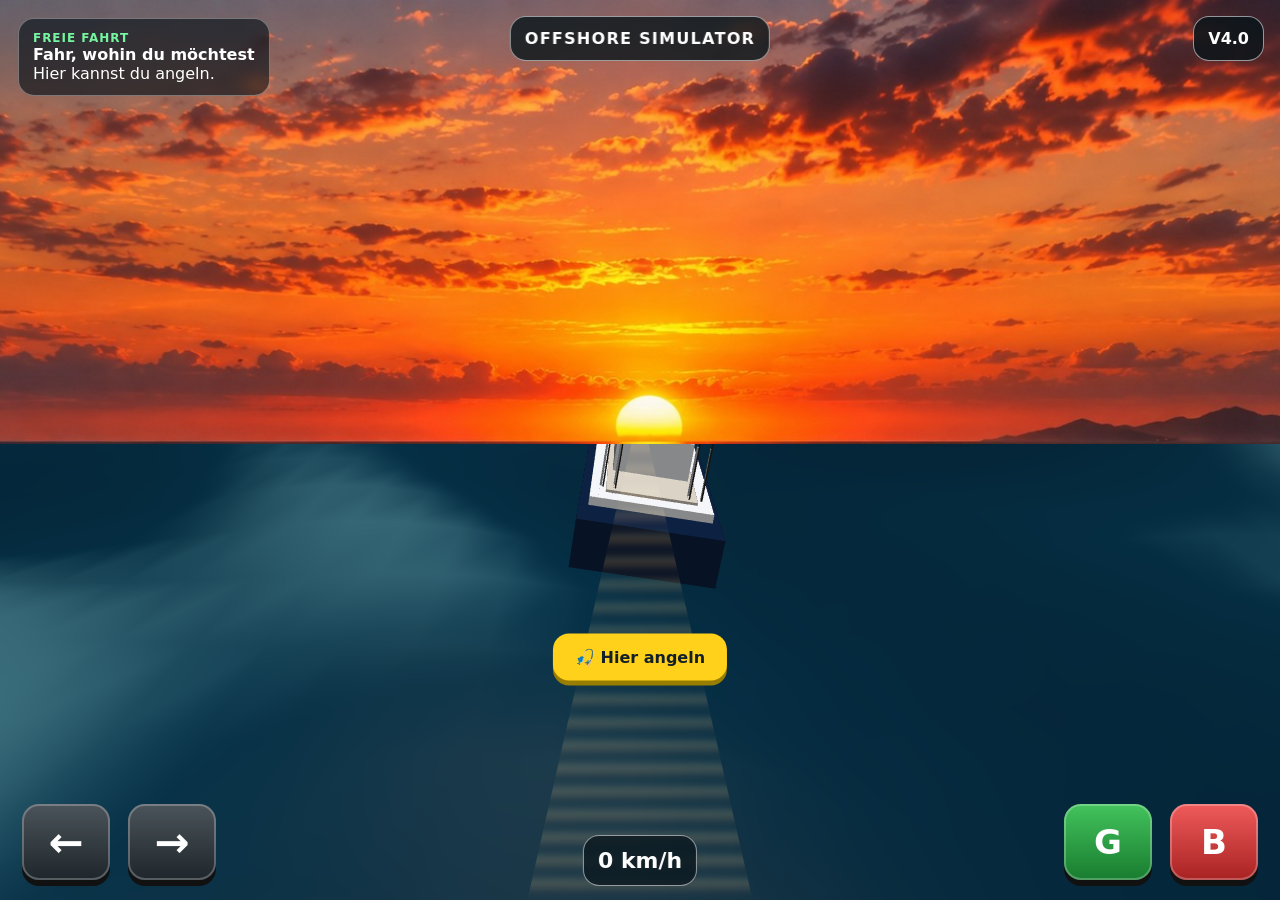
==== index.html @ 57716850 "Add files via upload" ====
<!doctype html>
<html lang="de">
<head>
<meta charset="utf-8">
<meta name="viewport" content="width=device-width,initial-scale=1,viewport-fit=cover,user-scalable=no">
<meta name="theme-color" content="#0b4f69">
<meta name="app-version" content="4.0.0">
<meta http-equiv="Cache-Control" content="no-cache, no-store, must-revalidate">
<title>Fishing Adventures V4.0</title>
<style>
*{box-sizing:border-box;-webkit-tap-highlight-color:transparent;user-select:none}html,body{margin:0;width:100%;height:100%;overflow:hidden;font-family:system-ui,-apple-system,BlinkMacSystemFont,"Segoe UI",sans-serif;background:#0b5870;color:#fff}button{font:inherit;color:inherit;border:0;touch-action:none}#app,.scene{position:absolute;inset:0;overflow:hidden}.scene{display:none}.scene.active{display:block}
#boatScene{background:linear-gradient(#66b8c8 0 8%,#177394 8% 100%)}#boatScene:before{content:"";position:absolute;inset:8% 0 0;background:repeating-linear-gradient(165deg,rgba(255,255,255,.11) 0 2px,transparent 2px 22px),repeating-linear-gradient(15deg,rgba(255,255,255,.05) 0 1px,transparent 1px 30px)}
.hud{position:absolute;z-index:10;background:rgba(5,20,25,.78);border:1px solid rgba(255,255,255,.55);border-radius:16px;padding:12px 14px;backdrop-filter:blur(6px)}#goal{left:18px;top:18px;min-width:245px}.label{font-size:12px;color:#76f5a0;font-weight:800;letter-spacing:.08em}.version{right:16px;top:16px;font-weight:800}.speed{left:50%;bottom:14px;transform:translateX(-50%);font-weight:800;font-size:22px}.zone{position:absolute;left:68%;top:45%;width:150px;height:88px;border:5px dashed #ffd11a;border-radius:50%;transform:translate(-50%,-50%);box-shadow:0 0 0 6px rgba(255,209,26,.08)}.zone:after{content:"📍";position:absolute;left:50%;top:50%;transform:translate(-50%,-58%);font-size:42px}
#boat{position:absolute;left:38%;top:67%;width:150px;height:88px;transform:translate(-50%,-50%) rotate(20deg);transform-origin:50% 50%;z-index:5;filter:drop-shadow(0 15px 11px rgba(0,0,0,.32))}.boatWrap{position:absolute;inset:0;transform:skewY(-10deg)}.hull{position:absolute;inset:8px 5px 7px;border-radius:52% 48% 42% 46%/48% 46% 54% 52%;background:linear-gradient(145deg,#f8f8f5 0 45%,#c8d0d1 46% 60%,#23343c 61% 70%,#f1f1ec 71%);clip-path:polygon(50% 0,94% 26%,100% 72%,73% 100%,23% 100%,0 68%,7% 26%)}.deck{position:absolute;left:19px;right:20px;top:17px;bottom:17px;clip-path:polygon(50% 0,91% 28%,92% 72%,70% 100%,27% 100%,8% 70%,10% 28%);background:linear-gradient(145deg,#c7a26d,#8c6944 58%,#3f4547 59% 100%);box-shadow:inset 0 0 0 3px rgba(255,255,255,.5)}.glass{position:absolute;left:42px;top:30px;width:66px;height:24px;border-radius:50% 50% 25% 25%;background:linear-gradient(145deg,rgba(174,224,235,.9),rgba(40,90,103,.9));border:3px solid #e6eeee}.seat{position:absolute;width:20px;height:22px;border-radius:6px;background:linear-gradient(#eee,#aaa);top:47px}.seat.s1{left:48px}.seat.s2{right:47px}.motor{position:absolute;left:61px;bottom:-11px;width:27px;height:31px;border-radius:8px 8px 12px 12px;background:linear-gradient(145deg,#23292d,#050708);box-shadow:inset -4px -4px rgba(255,255,255,.05)}.driver{position:absolute;left:68px;top:39px;width:15px;height:22px;border-radius:8px 8px 5px 5px;background:#132f5f;box-shadow:0 -6px 0 -2px #d7ae86}.wake{position:absolute;left:50%;top:82%;width:18px;height:0;transform:translateX(-50%);opacity:0}.moving .wake{opacity:1;height:130px;background:linear-gradient(rgba(255,255,255,.8),rgba(255,255,255,0));clip-path:polygon(35% 0,65% 0,100% 100%,0 100%);filter:blur(2px)}
.controls{position:absolute;bottom:20px;z-index:12;display:flex;gap:18px}.steer{left:22px}.pedals{right:22px}.ctrl{width:88px;height:76px;border-radius:17px;background:linear-gradient(#4b545a,#1e262b);box-shadow:0 6px 0 #111, inset 0 0 0 2px rgba(255,255,255,.25);font-size:42px;font-weight:900}.ctrl:active,.ctrl.pressed{transform:translateY(4px);box-shadow:0 2px 0 #111}.gas{background:linear-gradient(#43c35d,#187c2f);font-size:34px}.brake{background:linear-gradient(#f05b5b,#a82222);font-size:34px}#fishBtn{position:absolute;left:50%;top:73%;transform:translate(-50%,-50%);z-index:15;background:#ffd11a;color:#13202a;font-weight:900;padding:14px 22px;border-radius:16px;box-shadow:0 5px 0 #977d00}.hidden{display:none!important}
#fishingScene{background:linear-gradient(165deg,#1d819c 0 100%)}#fishingScene:before{content:"";position:absolute;inset:0;background:repeating-linear-gradient(170deg,rgba(255,255,255,.08) 0 2px,transparent 2px 28px)}.deckIso{position:absolute;left:50%;top:48%;width:min(76vw,760px);height:min(68vw,530px);transform:translate(-50%,-50%) rotate(-20deg) skewX(8deg);border-radius:48% 46% 42% 44%;clip-path:polygon(50% 0,92% 22%,100% 73%,76% 100%,20% 100%,0 70%,8% 22%);background:linear-gradient(145deg,#f5f0e8 0 8%,#42474a 8% 85%,#d6d0c5 85% 100%);box-shadow:0 30px 35px rgba(0,0,0,.35),inset 0 0 0 6px rgba(255,255,255,.7)}.deckIso:before{content:"";position:absolute;inset:13% 10% 12%;clip-path:inherit;background:repeating-linear-gradient(90deg,#555b5e 0 45px,#474c4e 45px 47px);opacity:.9}.console{position:absolute;left:38%;top:18%;width:24%;height:20%;background:#161b1e;border:5px solid #cfd6d6;border-radius:14px;transform:rotate(-2deg);z-index:3}.console:after{content:"◉  ◉  ◉";position:absolute;inset:35% 8%;font-size:18px;color:#d7e7e8}.cooler{position:absolute;right:18%;top:34%;width:16%;height:13%;background:#d7dde0;border:4px solid #9fa8ad;border-radius:8px;z-index:3}.rods{position:absolute;right:9%;top:22%;width:3px;height:44%;background:#2b2418;box-shadow:12px 0 #2b2418,24px 0 #2b2418;z-index:4}.motor2{position:absolute;left:42%;bottom:-4%;width:18%;height:23%;background:linear-gradient(145deg,#2c3337,#080b0c);border-radius:20px;z-index:3}.player{position:absolute;left:50%;top:56%;width:44px;height:72px;transform:translate(-50%,-50%);z-index:8;filter:drop-shadow(0 8px 5px rgba(0,0,0,.35))}.head{position:absolute;left:13px;top:0;width:18px;height:18px;border-radius:50%;background:#d2a47d;box-shadow:0 -5px 0 -2px #1a3f70}.body{position:absolute;left:9px;top:17px;width:27px;height:32px;border-radius:9px;background:#164a7b}.leg{position:absolute;top:46px;width:10px;height:24px;background:#b59167;border-radius:5px}.leg.l{left:10px}.leg.r{right:9px}.shoe{position:absolute;top:66px;width:13px;height:7px;background:#15191b;border-radius:5px}.shoe.l{left:7px}.shoe.r{right:6px}.joy{position:absolute;left:25px;bottom:25px;width:150px;height:150px;border-radius:50%;border:4px solid rgba(255,255,255,.75);background:rgba(0,0,0,.18);z-index:15;touch-action:none}.stick{position:absolute;left:50%;top:50%;width:58px;height:58px;border-radius:50%;transform:translate(-50%,-50%);background:linear-gradient(#fff,#ccd3d6);box-shadow:0 4px 10px rgba(0,0,0,.3)}#backBtn{position:absolute;left:22px;top:20px;z-index:16;background:rgba(7,25,31,.8);padding:13px 18px;border-radius:14px;border:1px solid #7fd8ff}.moveHint{position:absolute;right:20px;top:20px;z-index:16;background:rgba(7,25,31,.8);padding:12px 15px;border-radius:14px;max-width:230px}

.fishControls{position:absolute;right:24px;bottom:22px;z-index:18;width:170px;height:170px}.fishControls .fbtn{position:absolute;width:58px;height:58px;border-radius:14px;background:linear-gradient(#3d4a50,#172126);box-shadow:0 5px 0 #0b0f11,inset 0 0 0 2px rgba(255,255,255,.25);font-size:30px;font-weight:900}.fishControls .fbtn:active,.fishControls .fbtn.pressed{transform:translateY(3px);box-shadow:0 2px 0 #0b0f11}.fishControls .up{left:56px;top:0}.fishControls .down{left:56px;bottom:0}.fishControls .left{left:0;top:56px}.fishControls .right{right:0;top:56px}.fishLabel{position:absolute;right:26px;bottom:198px;z-index:18;background:rgba(7,25,31,.82);padding:8px 12px;border-radius:12px;font-weight:800}.rodLine{position:absolute;left:58%;top:46%;width:3px;height:180px;background:linear-gradient(#d8e2e5,#87989d);transform-origin:top center;z-index:9;pointer-events:none}.bobber{position:absolute;left:74%;top:64%;width:24px;height:24px;border-radius:50%;background:linear-gradient(#ff4b3e 0 50%,#f8f8f8 50%);border:2px solid #111;z-index:10;box-shadow:0 4px 8px rgba(0,0,0,.35)}#fishLayer{position:absolute;inset:0;z-index:6;pointer-events:none}.fishTarget{position:absolute;width:46px;height:24px;border-radius:60% 50% 50% 60%;background:#e0b43e;z-index:6;filter:drop-shadow(0 5px 4px rgba(0,0,0,.28));opacity:.9}.fishTarget:before{content:"";position:absolute;right:-13px;top:5px;border-left:15px solid #e0b43e;border-top:7px solid transparent;border-bottom:7px solid transparent}.catchHud{position:absolute;left:50%;top:16px;transform:translateX(-50%);z-index:20;background:rgba(7,25,31,.82);padding:10px 15px;border-radius:14px;font-weight:900}.catchFlash{animation:catchPop .55s ease}@keyframes catchPop{0%{transform:translateX(-50%) scale(1)}45%{transform:translateX(-50%) scale(1.28)}100%{transform:translateX(-50%) scale(1)}}
@media(max-width:700px){#goal{min-width:0;width:215px}.ctrl{width:72px;height:64px}.controls{gap:10px}.zone{width:120px;height:70px}.speed{bottom:110px}.deckIso{width:88vw;height:68vw}.joy{width:125px;height:125px}.moveHint{top:auto;bottom:210px;right:12px;max-width:170px;font-size:13px}.fishControls{right:12px;bottom:18px;transform:scale(.9);transform-origin:bottom right}.fishLabel{right:14px;bottom:185px;font-size:12px}}

/* V1.8 – isometrisches Boot */
#boat{width:176px;height:108px;perspective:500px}
#boat .boatWrap{transform:rotateX(54deg) rotateZ(-45deg) skewY(0deg);transform-origin:50% 55%}
#boat .hull{inset:5px 4px 4px;border-radius:44% 56% 42% 48%/48% 46% 54% 52%;
background:linear-gradient(135deg,#fff 0 39%,#d9e1e3 40% 54%,#263840 55% 64%,#f3f3ef 65%);
clip-path:polygon(50% 0,96% 29%,100% 69%,74% 100%,20% 96%,0 65%,8% 24%)}
#boat .deck{left:22px;right:24px;top:18px;bottom:20px;background:linear-gradient(135deg,#d2ad78,#8d6945 60%,#42494c 61% 100%)}
#boat .glass{left:51px;top:31px;width:72px;height:25px}
#boat .seat.s1{left:57px}#boat .seat.s2{right:53px}
#boat .driver{left:78px;top:38px}
#boat .motor{left:73px;bottom:-13px;width:30px;height:35px}


/* V1.9 – realistisches isometrisches Offshore-Angelboot */
#boat{width:260px;height:180px;perspective:none;filter:drop-shadow(0 18px 13px rgba(0,0,0,.38))}
#boat .realBoat{position:absolute;inset:0;width:100%;height:100%;object-fit:contain;display:block;pointer-events:none;
clip-path:polygon(3% 10%,97% 10%,97% 96%,3% 96%)}
#boat .wake{left:50%;top:78%;z-index:-1}
@media(max-width:700px){#boat{width:205px;height:142px}}


/* V2.0 – realistischere Wasseroberfläche */
#boatScene{
  background:
    radial-gradient(ellipse at 22% 28%,rgba(123,216,235,.18),transparent 28%),
    radial-gradient(ellipse at 75% 62%,rgba(2,45,73,.28),transparent 36%),
    linear-gradient(165deg,#1683a4 0%,#075b7d 48%,#064665 100%);
}
#boatScene:before{
  content:"";position:absolute;inset:-12%;opacity:.62;pointer-events:none;
  background:
    repeating-radial-gradient(ellipse at 20% 30%,rgba(255,255,255,.20) 0 1px,transparent 2px 17px),
    repeating-linear-gradient(168deg,transparent 0 16px,rgba(190,238,247,.13) 17px 19px,transparent 20px 39px);
  background-size:150px 62px,220px 78px;
  animation:waterDrift 7s linear infinite;
  filter:blur(.25px);
}
#boatScene:after{
  content:"";position:absolute;inset:-10%;pointer-events:none;opacity:.45;
  background:
    repeating-linear-gradient(12deg,transparent 0 28px,rgba(255,255,255,.18) 29px 31px,transparent 32px 66px),
    radial-gradient(ellipse at center,rgba(255,255,255,.10),transparent 62%);
  background-size:280px 96px,100% 100%;
  animation:waterCross 11s linear infinite;
  mix-blend-mode:screen;
}
@keyframes waterDrift{from{background-position:0 0,0 0}to{background-position:150px 62px,-220px 78px}}
@keyframes waterCross{from{background-position:0 0,0 0}to{background-position:-280px 96px,0 0}}
.waveFoam{position:absolute;inset:8% 0 0;z-index:2;pointer-events:none;overflow:hidden;opacity:.7}
.waveFoam i{position:absolute;width:110px;height:16px;border-top:2px solid rgba(235,250,255,.65);border-radius:50%;filter:blur(.2px);animation:crest 5.5s ease-in-out infinite}
.waveFoam i:nth-child(1){left:8%;top:23%;animation-delay:-1s}
.waveFoam i:nth-child(2){left:28%;top:48%;width:155px;animation-delay:-3.1s}
.waveFoam i:nth-child(3){left:61%;top:20%;width:135px;animation-delay:-2s}
.waveFoam i:nth-child(4){left:78%;top:67%;width:175px;animation-delay:-4.4s}
.waveFoam i:nth-child(5){left:45%;top:76%;width:95px;animation-delay:-.5s}
@keyframes crest{0%,100%{transform:translate(0,0) scaleX(.85);opacity:.18}50%{transform:translate(24px,7px) scaleX(1.15);opacity:.85}}
#boat{z-index:6}
#boat .wake{width:32px}
.moving .wake{
  opacity:.95;height:165px;
  background:
    linear-gradient(to bottom,rgba(255,255,255,.95),rgba(224,248,255,.55) 34%,rgba(255,255,255,0) 100%);
  clip-path:polygon(38% 0,62% 0,100% 100%,0 100%);
  filter:blur(2px) drop-shadow(0 0 5px rgba(255,255,255,.55));
}
@media (prefers-reduced-motion:reduce){
  #boatScene:before,#boatScene:after,.waveFoam i{animation:none}
}


/* V2.1 – fotorealistische Simulatoransicht nach Referenzbild */
#boatScene{
  background:#082f45 !important;
}
#boatScene:before,#boatScene:after,.waveFoam{display:none!important}
#boat{opacity:0;pointer-events:none}
#goal{background:rgba(4,16,23,.62);border-color:rgba(255,255,255,.35)}
.speed{background:rgba(4,16,23,.68)}
.controls{z-index:30}
#fishBtn{z-index:31}
#boatScene .version{z-index:32}


#boatScene{overflow:hidden;background:#082f45!important}
.simWorld{position:absolute;inset:-7%;z-index:0;overflow:hidden;transform-origin:center;will-change:transform}
.simOceanPhoto{position:absolute;inset:-4%;width:108%;height:108%;object-fit:cover;will-change:transform}
.simWave{position:absolute;inset:-20%;pointer-events:none;mix-blend-mode:screen;background:repeating-linear-gradient(170deg,transparent 0 22px,rgba(255,255,255,.20) 24px 26px,transparent 28px 58px);background-size:260px 94px;opacity:.28;filter:blur(.7px);animation:oceanMove 4.6s linear infinite}
.simWave.w2{opacity:.16;transform:rotate(8deg) scale(1.1);animation-duration:7.4s;animation-direction:reverse}
.simSpray{position:absolute;left:27%;bottom:4%;width:46%;height:27%;opacity:0;pointer-events:none;background:radial-gradient(ellipse at 50% 100%,rgba(255,255,255,.9),rgba(218,245,255,.38) 38%,transparent 72%);filter:blur(5px);transition:opacity .2s}
#boatScene.movingSea .simSpray{opacity:.82}
@keyframes oceanMove{from{background-position:0 0}to{background-position:260px 94px}}
#boatScene:before,#boatScene:after,#boatScene .waveFoam{display:none!important}
#boat{display:none!important}
#boatScene>.hud,#boatScene>.controls,#boatScene>#fishBtn,#boatScene>.version,#boatScene>.speed{z-index:30}
@media(prefers-reduced-motion:reduce){.simWave{animation:none}}


/* V2.3: separates Boot, acht Fahrtrichtungen, bewegtes Wasser */
#boatScene{overflow:hidden;background:radial-gradient(ellipse at 78% 10%,rgba(255,234,187,.32),transparent 27%),linear-gradient(180deg,#79b2c8 0 17%,#176f91 18%,#074b6d 58%,#033653 100%)!important}
.simWorld,.simOceanPhoto,.simWave,.simSpray,#boatScene>.waveFoam{display:none!important}
.oceanWorld{position:absolute;inset:17% -18% -25%;z-index:1;overflow:hidden;perspective:720px}
.oceanTexture{position:absolute;inset:-42%;transform:rotateX(55deg) scale(1.55);transform-origin:center top;background:repeating-radial-gradient(ellipse at 22% 31%,rgba(239,252,255,.42) 0 1px,transparent 2px 19px),repeating-linear-gradient(169deg,transparent 0 17px,rgba(201,242,250,.28) 18px 21px,transparent 22px 48px),linear-gradient(155deg,#1683a4,#075a7a 52%,#033b5c);background-size:165px 66px,245px 90px,100% 100%;animation:oceanV23 5.4s linear infinite}
.oceanTexture:after{content:"";position:absolute;inset:0;background:repeating-linear-gradient(11deg,transparent 0 34px,rgba(255,255,255,.18) 35px 38px,transparent 39px 76px);background-size:315px 108px;animation:oceanCrossV23 8.2s linear infinite}
@keyframes oceanV23{to{background-position:165px 66px,-245px 90px,0 0}}@keyframes oceanCrossV23{to{background-position:-315px 108px}}
#boat{display:none!important}.playBoat{position:absolute;left:50%;top:57%;width:clamp(155px,19vw,285px);aspect-ratio:1;z-index:12;filter:drop-shadow(0 14px 9px rgba(0,0,0,.42));will-change:transform}.playBoat img{width:100%;height:100%;object-fit:contain;display:block;pointer-events:none}
.boatWake{position:absolute;left:50%;top:62%;width:50px;height:0;z-index:10;transform:translateX(-50%);opacity:0;background:linear-gradient(to bottom,rgba(255,255,255,.95),rgba(218,246,255,.52) 38%,transparent);clip-path:polygon(38% 0,62% 0,100% 100%,0 100%);filter:blur(2px);transition:.15s}#boatScene.movingBoat .boatWake{height:205px;opacity:.9}
#boatScene>.hud,#boatScene>.controls,#boatScene>#fishBtn,#boatScene>.version,#boatScene>.speed{z-index:30}


/* V3.1 – animierte realistischere Meeresoberfläche */
.oceanWorld{position:absolute!important;inset:16% -12% -20%!important;overflow:hidden!important;perspective:850px!important;background:linear-gradient(180deg,#18799a,#075b7b 45%,#033e5d)!important}
.oceanTexture{position:absolute!important;inset:-35%!important;transform:rotateX(56deg) scale(1.6)!important;transform-origin:center top!important;background:radial-gradient(ellipse at 30% 40%,rgba(255,255,255,.30) 0 1px,transparent 2px 24px),repeating-linear-gradient(166deg,transparent 0 22px,rgba(218,249,255,.38) 24px 27px,transparent 29px 58px),repeating-linear-gradient(14deg,transparent 0 39px,rgba(115,204,226,.28) 41px 44px,transparent 46px 86px),linear-gradient(155deg,#1883a5,#075675 55%,#033a58)!important;background-size:190px 78px,300px 112px,380px 145px,100% 100%!important;animation:seaPrimary 4.8s linear infinite!important;filter:saturate(1.18) contrast(1.08)!important}
.oceanTexture:before,.oceanTexture:after{content:"";position:absolute;inset:-12%;pointer-events:none}
.oceanTexture:before{background:repeating-radial-gradient(ellipse at 50% 50%,transparent 0 29px,rgba(244,253,255,.25) 31px 33px,transparent 35px 68px);background-size:260px 105px;animation:seaCross 7.3s linear infinite;opacity:.75}
.oceanTexture:after{background:repeating-linear-gradient(174deg,transparent 0 48px,rgba(255,255,255,.46) 49px 51px,transparent 53px 105px);background-size:420px 170px;animation:seaFoam 9.2s linear infinite;opacity:.48;filter:blur(.55px)}
@keyframes seaPrimary{to{background-position:190px 78px,-300px 112px,380px -145px,0 0}}
@keyframes seaCross{to{background-position:-260px 105px}}
@keyframes seaFoam{to{background-position:420px 170px}}
#boatScene.movingBoat .oceanTexture{animation-duration:2.9s!important}


/* V3.2 – sichtbar bewegte Wellen; Animation unabhängig vom Fahr-JavaScript */
.waveLayer{position:absolute;inset:-25%;pointer-events:none;transform-origin:center;will-change:transform;z-index:2}
.waveA{
 background:repeating-radial-gradient(ellipse 150px 34px at 50% 50%,transparent 0 60%,rgba(232,250,255,.72) 62% 64%,rgba(255,255,255,.18) 66%,transparent 69% 100%);
 background-size:300px 105px;opacity:.72;filter:blur(.25px);
 animation:waveDriftA 4.2s linear infinite;
}
.waveB{
 background:repeating-radial-gradient(ellipse 115px 26px at 50% 50%,transparent 0 61%,rgba(177,229,242,.55) 63% 66%,transparent 69% 100%);
 background-size:245px 82px;opacity:.65;
 animation:waveDriftB 6.4s linear infinite;
}
.waveC{
 background:repeating-linear-gradient(168deg,transparent 0 48px,rgba(255,255,255,.34) 50px 52px,transparent 54px 112px);
 background-size:430px 180px;opacity:.48;filter:blur(.45px);
 animation:waveDriftC 8.6s linear infinite;
}
@keyframes waveDriftA{0%{transform:translate3d(-120px,-55px,0) skewY(-2deg)}100%{transform:translate3d(180px,50px,0) skewY(-2deg)}}
@keyframes waveDriftB{0%{transform:translate3d(130px,-35px,0) scale(1.04)}100%{transform:translate3d(-150px,70px,0) scale(1.04)}}
@keyframes waveDriftC{0%{transform:translate3d(-160px,-20px,0)}100%{transform:translate3d(170px,90px,0)}}
#boatScene.movingBoat .waveA{animation-duration:2.2s}
#boatScene.movingBoat .waveB{animation-duration:3.3s}
#boatScene.movingBoat .waveC{animation-duration:4.4s}


/* V3.3 – ruhige, zusammenhängende Offshore-Wellen statt Musterteppich */
.waveLayer{display:none!important}
.oceanWorld{
  background:linear-gradient(180deg,#147493 0%,#075574 48%,#033d5c 100%)!important;
}
.oceanTexture{
  inset:-28%!important;
  background:
    repeating-radial-gradient(ellipse 210px 38px at 50% 50%,
      transparent 0 67%,rgba(212,242,249,.28) 69% 70.5%,transparent 72% 100%),
    linear-gradient(160deg,#1681a1 0%,#08617f 48%,#034461 100%)!important;
  background-size:420px 128px,100% 100%!important;
  animation:oceanSwellBase 9s linear infinite!important;
  filter:saturate(1.08) contrast(1.04)!important;
}
.oceanTexture:before,.oceanTexture:after{display:none!important}
.swell{position:absolute;left:-20%;width:140%;height:28%;z-index:2;pointer-events:none;opacity:.72;
 background:radial-gradient(ellipse at 50% 88%,transparent 0 57%,rgba(224,248,252,.48) 59%,rgba(255,255,255,.18) 60.5%,transparent 63%);
 filter:blur(.35px);will-change:transform}
.swellFar{top:20%;transform:scale(.72);animation:swellFar 7.6s ease-in-out infinite}
.swellNear{top:55%;height:36%;opacity:.62;animation:swellNear 6.2s ease-in-out infinite}
.sunGlint{position:absolute;z-index:3;pointer-events:none;right:-4%;top:2%;width:42%;height:78%;
 background:radial-gradient(ellipse at 72% 15%,rgba(255,247,211,.28),rgba(255,255,255,.09) 28%,transparent 67%);
 animation:glint 5.8s ease-in-out infinite}
@keyframes oceanSwellBase{0%{background-position:0 0,0 0}100%{background-position:420px 128px,0 0}}
@keyframes swellFar{0%,100%{transform:translate3d(-2%,0,0) scale(.72,.88)}50%{transform:translate3d(2%,12px,0) scale(.74,1.03)}}
@keyframes swellNear{0%,100%{transform:translate3d(1%,10px,0) scale(1,1)}50%{transform:translate3d(-2%,-10px,0) scale(1.02,1.08)}}
@keyframes glint{0%,100%{opacity:.55;transform:translateX(0)}50%{opacity:.82;transform:translateX(-2%)}}
#boatScene.movingBoat .oceanTexture{animation-duration:6.4s!important}
#boatScene.movingBoat .swellFar{animation-duration:6.1s}
#boatScene.movingBoat .swellNear{animation-duration:4.9s}


/* V3.4 – echtes WebGL-Meer mit animierter Gerstner-artiger Geometrie */
.oceanWorld,.oceanTexture,.swell,.sunGlint,.waveLayer{display:none!important}
#webglOcean{position:absolute;inset:0;width:100%;height:100%;z-index:1;display:block;background:linear-gradient(#75b9d0 0 17%,#0b5d7e 17% 100%)}
.horizonGlow{position:absolute;left:0;right:0;top:14%;height:16%;z-index:2;pointer-events:none;background:linear-gradient(180deg,rgba(255,255,255,.12),transparent 70%)}
.playBoat{z-index:12!important}.boatWake{z-index:10!important}


/* V3.5 3D scene */
#boat,.playBoat,.boatWake,.simWorld,.waveFoam,.realBoat{display:none!important}
#webglOcean{position:absolute;inset:0;width:100%;height:100%;display:block;z-index:1;background:linear-gradient(#78bdd4 0 16%,#4ea0bf 16% 22%,#0b5475 22% 100%)}
.horizonGlow{position:absolute;left:0;right:0;top:12%;height:12%;background:linear-gradient(180deg,rgba(255,255,255,.18),rgba(255,255,255,0));pointer-events:none;z-index:2}
#boatScene:before{display:none!important}.hud,.controls,#fishBtn{z-index:20}.speed{z-index:21}

/* V3.6 – sichtbarer Horizont */
.horizonGlow{top:10%!important;height:18%!important;background:linear-gradient(180deg,rgba(255,255,255,.16),rgba(255,255,255,.05) 36%,rgba(255,255,255,0) 100%)!important}
.horizonMist{position:absolute;left:0;right:0;top:18.2%;height:7.4%;background:linear-gradient(180deg,rgba(202,235,245,.34),rgba(137,204,222,.22) 34%,rgba(39,119,154,.12) 68%,rgba(0,0,0,0));pointer-events:none;z-index:3}
.horizonLine{position:absolute;left:0;right:0;top:21.1%;height:3px;background:linear-gradient(90deg,rgba(255,255,255,.08),rgba(255,255,255,.52) 20%,rgba(255,255,255,.85) 50%,rgba(255,255,255,.52) 80%,rgba(255,255,255,.08));box-shadow:0 0 14px rgba(255,255,255,.24);pointer-events:none;z-index:4}


/* V3.7 – Sunset offshore atmosphere */
#boatScene{background:#c96c55!important}
.sunsetSky{position:absolute;inset:0 0 58% 0;z-index:0;overflow:hidden;
 background:
 radial-gradient(ellipse at 50% 94%,rgba(255,207,84,.95) 0 3%,rgba(255,128,38,.72) 14%,rgba(231,91,59,.34) 31%,transparent 53%),
 linear-gradient(180deg,#72506c 0%,#a45b67 27%,#dc765b 58%,#f59a55 82%,#ffbd63 100%)}
.sunDisc{position:absolute;left:50%;bottom:-3px;width:76px;height:76px;transform:translateX(-50%);border-radius:50%;
 background:#fff3a1;box-shadow:0 0 22px #ffd86a,0 0 65px rgba(255,151,49,.9),0 0 130px rgba(255,105,36,.48)}
.cloud{position:absolute;height:18px;border-radius:50%;background:rgba(83,55,72,.40);filter:blur(1.2px);box-shadow:35px 2px 0 rgba(91,56,72,.34),72px -5px 0 rgba(82,52,70,.30),112px 3px 0 rgba(88,55,70,.32)}
.cloud1{left:8%;top:43%;width:105px;transform:scale(1.45)}
.cloud2{right:13%;top:34%;width:125px;transform:scale(1.25)}
.cloud3{left:63%;top:57%;width:90px;opacity:.55;transform:scale(.9)}
#webglOcean{z-index:1!important;background:transparent!important}
.horizonGlow{top:39.5%!important;height:10%!important;z-index:3!important;background:linear-gradient(180deg,rgba(255,190,105,.34),rgba(255,135,61,.10) 30%,transparent 100%)!important}
.horizonMist{top:41.2%!important;height:5%!important;z-index:4!important;background:linear-gradient(180deg,rgba(255,188,119,.32),rgba(117,118,134,.12),transparent)!important}
.horizonLine{display:none!important}
.sunPath{position:absolute;left:42%;top:42%;width:16%;height:58%;z-index:5;pointer-events:none;opacity:.55;
 background:linear-gradient(180deg,rgba(255,213,112,.62),rgba(255,161,52,.28) 30%,rgba(255,138,42,.09) 70%,transparent);
 clip-path:polygon(42% 0,58% 0,83% 100%,17% 100%);filter:blur(10px);mix-blend-mode:screen}


/* V3.8 – echter, klarer Meereshorizont */
.sunsetSky{inset:0!important;z-index:0!important;
 background:
 radial-gradient(ellipse at 50% 41%,rgba(255,211,89,.98) 0 2.2%,rgba(255,135,38,.72) 8%,rgba(224,79,57,.30) 22%,transparent 43%),
 linear-gradient(180deg,#6b536d 0%,#9d5b68 20%,#d26d5d 31%,#f18b51 38%,#ffae58 43%,#ef8751 48%,#5f7082 53%,#183a52 100%)!important}
.sunDisc{bottom:auto!important;top:calc(41% - 36px)!important;width:72px!important;height:72px!important;z-index:1}
.cloud1{top:18%!important}.cloud2{top:23%!important}.cloud3{top:31%!important}
#webglOcean{z-index:2!important;background:transparent!important}
.horizonGlow,.horizonMist,.horizonLine{display:none!important}
.trueHorizon{position:absolute;left:0;right:0;top:41%;height:2px;z-index:4;pointer-events:none;
 background:linear-gradient(90deg,rgba(255,157,77,.16),rgba(255,201,119,.68) 25%,rgba(255,230,157,.95) 50%,rgba(255,201,119,.68) 75%,rgba(255,157,77,.16));
 box-shadow:0 -5px 18px rgba(255,133,59,.25),0 3px 12px rgba(255,203,125,.18)}
.sunPath{left:43%!important;top:41%!important;width:14%!important;height:59%!important;z-index:5!important;opacity:.42!important;
 background:linear-gradient(180deg,rgba(255,221,126,.76),rgba(255,153,48,.30) 28%,rgba(255,118,32,.08) 72%,transparent)!important;
 clip-path:polygon(45% 0,55% 0,88% 100%,12% 100%)!important;filter:blur(8px)!important}


/* V4.0 – fotorealistischer Sonnenuntergang + echtes 3D-Meer */
.sunsetSky,.sunDisc,.cloud,.trueHorizon,.horizonGlow,.horizonMist,.horizonLine{display:none!important}
.photoSunset{
  position:absolute;inset:0;z-index:0;pointer-events:none;
  background-image:url('sunset_horizon.jpg?v=4.0.0');
  background-size:cover;
  background-position:center center;
  background-repeat:no-repeat;
}
#webglOcean{
  position:absolute!important;inset:0!important;width:100%!important;height:100%!important;
  z-index:2!important;background:transparent!important;
  clip-path:inset(49.35% 0 0 0);
  -webkit-clip-path:inset(49.35% 0 0 0);
}
.sunPath{
  display:block!important;left:39%!important;top:49.2%!important;width:22%!important;height:50.8%!important;
  z-index:5!important;opacity:.55!important;pointer-events:none;
  background:
    repeating-linear-gradient(180deg,
      rgba(255,218,115,.62) 0 3px,
      rgba(255,144,31,.20) 5px 10px,
      transparent 13px 23px)!important;
  clip-path:polygon(47% 0,53% 0,90% 100%,10% 100%)!important;
  -webkit-clip-path:polygon(47% 0,53% 0,90% 100%,10% 100%)!important;
  filter:blur(4px)!important;
  mix-blend-mode:screen;
}

</style>
</head>
<body>
<div id="app">
<section id="boatScene" class="scene active"><div class="photoSunset" aria-hidden="true"></div><canvas id="webglOcean" aria-hidden="true"></canvas><div class="sunPath" aria-hidden="true"></div><div class="boatWake"></div><div class="playBoat" id="playBoat"><img id="playBoatImg" src="boat_n.png?v=4.0.0" alt="Offshore-Angelboot"></div>
  <div class="simWorld" id="simWorld" aria-hidden="true">
    <img class="simOceanPhoto" id="simOceanPhoto" src="simulator_ocean_v22.jpg?v=4.0.0" alt="">
    <div class="simWave"></div><div class="simWave w2"></div><div class="simSpray"></div>
  </div>
  <div class="hud" style="left:50%;top:16px;transform:translateX(-50%);font-weight:800;letter-spacing:.08em">OFFSHORE SIMULATOR</div>
  <div class="waveFoam" aria-hidden="true"><i></i><i></i><i></i><i></i><i></i></div>
  <div id="goal" class="hud"><div class="label">FREIE FAHRT</div><strong>Fahr, wohin du möchtest</strong><div id="goalText">Zum Angeln anhalten.</div></div>
  <div class="hud version">V4.0</div>
  <div id="boat"><div class="wake"></div><img class="realBoat" src="offshore_boat_v20.png?v=4.0.0" alt="Isometrisches Offshore-Angelboot"></div>
  <div class="controls steer"><button id="leftBtn" class="ctrl">←</button><button id="rightBtn" class="ctrl">→</button></div>
  <div class="controls pedals"><button id="gasBtn" class="ctrl gas">G</button><button id="brakeBtn" class="ctrl brake">B</button></div>
  <div class="hud speed"><span id="speedValue">0</span> km/h</div>
  <button id="fishBtn" class="hidden">🎣 Hier angeln</button>
</section>
<section id="fishingScene" class="scene">
  <div class="hud version">V4.0</div>
  <div class="deckIso"><div class="console"></div><div class="cooler"></div><div class="rods"></div><div class="motor2"></div></div>
  <div id="player" class="player"><div class="head"></div><div class="body"></div><div class="leg l"></div><div class="leg r"></div><div class="shoe l"></div><div class="shoe r"></div></div>
  <div id="joystick" class="joy"><div id="stick" class="stick"></div></div>
  <div id="rodLine" class="rodLine"></div><div id="bobber" class="bobber"></div><div id="fishLayer"></div>
  <div id="catchHud" class="catchHud">🎣 Fische: <span id="catchCount">0</span> · Neuer Fisch in <span id="fishCountdown">20</span>s</div>
  <div class="fishLabel">ANGEL STEUERN</div>
  <div class="fishControls" aria-label="Angelsteuerung">
    <button id="rodUp" class="fbtn up" aria-label="Angel hoch">▲</button>
    <button id="rodDown" class="fbtn down" aria-label="Angel runter">▼</button>
    <button id="rodLeft" class="fbtn left" aria-label="Angel links">◀</button>
    <button id="rodRight" class="fbtn right" aria-label="Angel rechts">▶</button>
  </div>
  <button id="backBtn">⛵ Zur Bootfahrt</button><div class="moveHint"><strong>BEWEGUNG</strong><br>Links: Mensch bewegen.<br>Rechts: Angel steuern.</div>
</section>
</div>
<script>

(()=>{'use strict';
const q=id=>document.getElementById(id);
const boatScene=q('boatScene'), fishingScene=q('fishingScene');
const speedValue=q('speedValue'), goalText=q('goalText'), fishBtn=q('fishBtn');
const leftBtn=q('leftBtn'), rightBtn=q('rightBtn'), gasBtn=q('gasBtn'), brakeBtn=q('brakeBtn');
const held={left:false,right:false,gas:false,brake:false};
const boatState={x:0,z:8,yaw:0,speed:0};
function hold(el,key){const on=e=>{e.preventDefault();held[key]=true;el.classList.add('pressed');try{el.setPointerCapture(e.pointerId)}catch(_){}};const off=e=>{e.preventDefault();held[key]=false;el.classList.remove('pressed')};el.addEventListener('pointerdown',on);['pointerup','pointercancel','lostpointercapture'].forEach(n=>el.addEventListener(n,off));}
hold(leftBtn,'left');hold(rightBtn,'right');hold(gasBtn,'gas');hold(brakeBtn,'brake');
leftBtn.addEventListener('click',()=>{boatState.yaw-=0.12}); rightBtn.addEventListener('click',()=>{boatState.yaw+=0.12});

const rodHeld={up:false,down:false,left:false,right:false},rodState={x:.74,y:.64};let catchCount=0;
function rodHold(el,key){const on=e=>{e.preventDefault();rodHeld[key]=true;el.classList.add('pressed');try{el.setPointerCapture(e.pointerId)}catch(_){}};const off=e=>{e.preventDefault();rodHeld[key]=false;el.classList.remove('pressed')};el.addEventListener('pointerdown',on);['pointerup','pointercancel','lostpointercapture'].forEach(n=>el.addEventListener(n,off));}
rodHold(q('rodUp'),'up');rodHold(q('rodDown'),'down');rodHold(q('rodLeft'),'left');rodHold(q('rodRight'),'right');
const bobber=q('bobber'),rodLine=q('rodLine'),fishLayer=q('fishLayer'),catchHud=q('catchHud'),catchCountEl=q('catchCount'),fishCountdown=q('fishCountdown');
let fishes=[],nextFishAt=performance.now()+20000,fishId=0;
function spawnFish(){const fish={id:++fishId,x:.58+Math.random()*.32,y:.34+Math.random()*.42};const el=document.createElement('div');el.className='fishTarget';el.dataset.fishId=String(fish.id);el.style.left=(fish.x*100)+'%';el.style.top=(fish.y*100)+'%';if(Math.random()>.5)el.style.transform='scaleX(-1)';fish.el=el;fishLayer.appendChild(el);fishes.push(fish);}
spawnFish();
function switchScene(fishing){boatScene.classList.toggle('active',!fishing);fishingScene.classList.toggle('active',fishing);Object.keys(held).forEach(k=>held[k]=false);Object.keys(rodHeld).forEach(k=>rodHeld[k]=false);if(fishing){nextFishAt=performance.now()+20000;fishCountdown.textContent='20';} else {catchHud.classList.remove('catchFlash');}}
fishBtn.addEventListener('click',()=>switchScene(true)); q('backBtn').addEventListener('click',()=>switchScene(false));
const joystick=q('joystick'),stick=q('stick'),player=q('player'),joy={active:false,id:null,x:0,y:0},ps={x:.5,y:.56};
function setJoy(x,y){const r=joystick.getBoundingClientRect(),cx=r.left+r.width/2,cy=r.top+r.height/2;let dx=x-cx,dy=y-cy,max=r.width*.30,l=Math.hypot(dx,dy)||1;if(l>max){dx=dx/l*max;dy=dy/l*max}joy.x=dx/max;joy.y=dy/max;stick.style.transform=`translate(calc(-50% + ${dx}px),calc(-50% + ${dy}px))`;}
function resetJoy(){joy.active=false;joy.id=null;joy.x=joy.y=0;stick.style.transform='translate(-50%,-50%)';}
joystick.addEventListener('pointerdown',e=>{e.preventDefault();joy.active=true;joy.id=e.pointerId;try{joystick.setPointerCapture(e.pointerId)}catch(_){}setJoy(e.clientX,e.clientY)});joystick.addEventListener('pointermove',e=>{if(joy.active&&e.pointerId===joy.id)setJoy(e.clientX,e.clientY)});joystick.addEventListener('pointerup',resetJoy);joystick.addEventListener('pointercancel',resetJoy);

// ===== Minimal WebGL engine =====
const canvas=q('webglOcean');
const gl=canvas.getContext('webgl',{alpha:true,antialias:true,depth:true,preserveDrawingBuffer:false});
let ready=false,prog,loc={},ocean,boat;
const waves=[
  {a:.45, dx:.96, dz:.28, k:.32, s:1.05, p:0.2},
  {a:.28, dx:.34, dz:.94, k:.45, s:1.32, p:1.7},
  {a:.14, dx:-.82, dz:.57, k:.78, s:1.95, p:2.6},
  {a:.08, dx:.62, dz:-.78, k:1.18, s:2.45, p:0.9},
];
function waveSample(x,z,t){let y=0,dx=0,dz=0,ox=x,oz=z;for(const w of waves){const ph=(x*w.dx+z*w.dz)*w.k-t*w.s+w.p;y+=Math.sin(ph)*w.a;const c=Math.cos(ph)*w.a*w.k;dx+=w.dx*c;dz+=w.dz*c;ox+=w.dx*Math.cos(ph)*w.a*.18;oz+=w.dz*Math.cos(ph)*w.a*.18;}return {y,dx,dz,ox,oz};}
function createProgram(vsSrc,fsSrc){function sh(t,s){const o=gl.createShader(t);gl.shaderSource(o,s);gl.compileShader(o);if(!gl.getShaderParameter(o,gl.COMPILE_STATUS))throw new Error(gl.getShaderInfoLog(o));return o}const p=gl.createProgram();gl.attachShader(p,sh(gl.VERTEX_SHADER,vsSrc));gl.attachShader(p,sh(gl.FRAGMENT_SHADER,fsSrc));gl.linkProgram(p);if(!gl.getProgramParameter(p,gl.LINK_STATUS))throw new Error(gl.getProgramInfoLog(p));return p;}
function m4mul(a,b){const o=new Float32Array(16);for(let c=0;c<4;c++)for(let r=0;r<4;r++)o[c*4+r]=a[0*4+r]*b[c*4+0]+a[1*4+r]*b[c*4+1]+a[2*4+r]*b[c*4+2]+a[3*4+r]*b[c*4+3];return o;}
function m4persp(fovy,asp,n,f){const t=1/Math.tan(fovy/2),o=new Float32Array(16);o[0]=t/asp;o[5]=t;o[10]=(f+n)/(n-f);o[11]=-1;o[14]=2*f*n/(n-f);return o;}
function v3sub(a,b){return [a[0]-b[0],a[1]-b[1],a[2]-b[2]]} function v3cross(a,b){return [a[1]*b[2]-a[2]*b[1],a[2]*b[0]-a[0]*b[2],a[0]*b[1]-a[1]*b[0]]} function v3norm(v){const l=Math.hypot(v[0],v[1],v[2])||1;return [v[0]/l,v[1]/l,v[2]/l]}
function m4look(eye,target,up){const z=v3norm(v3sub(eye,target)),x=v3norm(v3cross(up,z)),y=v3cross(z,x);return new Float32Array([x[0],y[0],z[0],0,x[1],y[1],z[1],0,x[2],y[2],z[2],0,-(x[0]*eye[0]+x[1]*eye[1]+x[2]*eye[2]),-(y[0]*eye[0]+y[1]*eye[1]+y[2]*eye[2]),-(z[0]*eye[0]+z[1]*eye[1]+z[2]*eye[2]),1]);}
function m4identity(){const o=new Float32Array(16);o[0]=o[5]=o[10]=o[15]=1;return o}
function m4translate(x,y,z){const o=m4identity();o[12]=x;o[13]=y;o[14]=z;return o}
function m4rotX(a){const c=Math.cos(a),s=Math.sin(a),o=m4identity();o[5]=c;o[6]=s;o[9]=-s;o[10]=c;return o}
function m4rotY(a){const c=Math.cos(a),s=Math.sin(a),o=m4identity();o[0]=c;o[2]=-s;o[8]=s;o[10]=c;return o}
function m4rotZ(a){const c=Math.cos(a),s=Math.sin(a),o=m4identity();o[0]=c;o[1]=s;o[4]=-s;o[5]=c;return o}
function m4scale(x,y,z){const o=m4identity();o[0]=x;o[5]=y;o[10]=z;return o}
function makeMesh(data, dynamic){const inter=new Float32Array(data);const vb=gl.createBuffer();gl.bindBuffer(gl.ARRAY_BUFFER,vb);gl.bufferData(gl.ARRAY_BUFFER,inter,dynamic?gl.DYNAMIC_DRAW:gl.STATIC_DRAW);return {vb,count:inter.length/9,data:inter,dynamic};}
function push(arr,p,n,c){arr.push(p[0],p[1],p[2],n[0],n[1],n[2],c[0],c[1],c[2]);}
function quad(arr,a,b,c,d,col){const n=v3norm(v3cross(v3sub(b,a),v3sub(c,a)));push(arr,a,n,col);push(arr,b,n,col);push(arr,c,n,col);push(arr,a,n,col);push(arr,c,n,col);push(arr,d,n,col);} 
function addBox(arr,cx,cy,cz,sx,sy,sz,col){const x=sx/2,y=sy/2,z=sz/2;const p=[[cx-x,cy-y,cz-z],[cx+x,cy-y,cz-z],[cx+x,cy+y,cz-z],[cx-x,cy+y,cz-z],[cx-x,cy-y,cz+z],[cx+x,cy-y,cz+z],[cx+x,cy+y,cz+z],[cx-x,cy+y,cz+z]];quad(arr,p[4],p[5],p[6],p[7],col);quad(arr,p[1],p[0],p[3],p[2],col);quad(arr,p[0],p[4],p[7],p[3],col);quad(arr,p[5],p[1],p[2],p[6],col);quad(arr,p[3],p[7],p[6],p[2],col);quad(arr,p[0],p[1],p[5],p[4],col);} 
function buildBoat(){const a=[];const navy=[0.05,0.13,0.26],white=[0.96,0.97,0.98],deck=[0.86,0.83,0.78],glass=[0.28,0.45,0.58],metal=[0.72,0.75,0.77];
 addBox(a,0,0.35,0.15,2.05,0.72,4.1,navy); addBox(a,0,0.47,-1.82,1.15,0.58,1.55,navy); addBox(a,0,0.82,-0.18,1.78,0.13,3.82,white); addBox(a,0,0.9,-0.05,1.34,0.05,3.0,deck);
 addBox(a,0,1.22,-0.35,1.18,0.62,1.72,white); addBox(a,0,1.36,-0.44,1.03,0.28,0.44,glass); addBox(a,0,1.55,-0.33,0.88,0.10,1.18,white); addBox(a,0,1.9,-0.33,1.02,0.08,1.02,white);
 const posts=[[-0.38,1.73,0.02], [0.38,1.73,0.02],[-0.38,1.73,-0.68],[0.38,1.73,-0.68]]; for(const p of posts)addBox(a,p[0],p[1],p[2],0.06,0.70,0.06,metal);
 addBox(a,0,2.18,-0.33,0.22,0.42,0.22,white); addBox(a,0,2.5,-0.33,0.03,0.60,0.03,metal); addBox(a,-0.02,2.12,-0.33,0.54,0.04,0.54,metal);
 for(const sx of [-.75,-.55,.55,.75]) addBox(a,sx,1.18,1.18,0.03,1.0,0.03,metal);
 for(const sx of [-.72,-.54,.54,.72]) addBox(a,sx,1.7,1.42,0.02,1.5,0.02,[0.15,0.13,0.11]);
 return makeMesh(a,false);
 }
 function buildOcean(nx,nz,w,d){const data=new Float32Array((nx+1)*(nz+1)*9);const base=[];let ptr=0;for(let iz=0;iz<=nz;iz++){for(let ix=0;ix<=nx;ix++){const x=(ix/nx-.5)*w,z=(iz/nz)*d-8;base.push(x,z);data[ptr]=x;data[ptr+1]=0;data[ptr+2]=z;data[ptr+3]=0;data[ptr+4]=1;data[ptr+5]=0;data[ptr+6]=0.03;data[ptr+7]=0.34;data[ptr+8]=0.48;ptr+=9;}}const idx=[];for(let iz=0;iz<nz;iz++)for(let ix=0;ix<nx;ix++){const a=iz*(nx+1)+ix,b=a+1,c=a+nx+1,dv=c+1;idx.push(a,c,b,b,c,dv)}const vb=gl.createBuffer();gl.bindBuffer(gl.ARRAY_BUFFER,vb);gl.bufferData(gl.ARRAY_BUFFER,data,gl.DYNAMIC_DRAW);const ib=gl.createBuffer();gl.bindBuffer(gl.ELEMENT_ARRAY_BUFFER,ib);gl.bufferData(gl.ELEMENT_ARRAY_BUFFER,new Uint16Array(idx),gl.STATIC_DRAW);return {vb,ib,count:idx.length,data,base,nx,nz}; }
 function init3D(){if(!gl)return; const vs=`attribute vec3 aPos; attribute vec3 aNor; attribute vec3 aCol; uniform mat4 uMVP; uniform mat4 uModel; uniform float uWater; varying vec3 vCol; varying vec3 vNor; varying float vWater; varying float vY; void main(){ vec4 wp=uModel*vec4(aPos,1.0); vNor=normalize((uModel*vec4(aNor,0.0)).xyz); vCol=aCol; vWater=uWater; vY=wp.y; gl_Position=uMVP*vec4(aPos,1.0);} `;
 const fs=`precision mediump float; varying vec3 vCol; varying vec3 vNor; varying float vWater; varying float vY; void main(){ vec3 n=normalize(vNor); vec3 l=normalize(vec3(0.35,0.95,0.22)); float diff=max(dot(n,l),0.0); float spec=pow(max(dot(reflect(-l,n),normalize(vec3(0.0,0.85,0.55))),0.0),18.0); vec3 col=vCol; if(vWater>0.5){ float crest=smoothstep(0.18,0.55,vY); col=mix(vec3(0.018,0.095,0.16),vec3(0.025,0.29,0.40),0.42+vY*0.24); col+=crest*vec3(0.20,0.22,0.19);} vec3 warm=vec3(1.0,0.43,0.12); float sunsetSpec=(vWater>0.5?spec*0.46:0.0); vec3 lit=col*(0.34+diff*0.70)+spec*(vWater>0.5?0.16:0.08)+warm*sunsetSpec; gl_FragColor=vec4(lit,1.0);} `;
 prog=createProgram(vs,fs); gl.useProgram(prog); loc.pos=gl.getAttribLocation(prog,'aPos'); loc.nor=gl.getAttribLocation(prog,'aNor'); loc.col=gl.getAttribLocation(prog,'aCol'); loc.mvp=gl.getUniformLocation(prog,'uMVP'); loc.model=gl.getUniformLocation(prog,'uModel'); loc.water=gl.getUniformLocation(prog,'uWater');
 boat=buildBoat(); ocean=buildOcean(92,118,70,150); gl.enable(gl.DEPTH_TEST); ready=true; }
 function bindMesh(mesh,indexed){gl.bindBuffer(gl.ARRAY_BUFFER,mesh.vb);gl.enableVertexAttribArray(loc.pos);gl.vertexAttribPointer(loc.pos,3,gl.FLOAT,false,36,0);gl.enableVertexAttribArray(loc.nor);gl.vertexAttribPointer(loc.nor,3,gl.FLOAT,false,36,12);gl.enableVertexAttribArray(loc.col);gl.vertexAttribPointer(loc.col,3,gl.FLOAT,false,36,24); if(indexed)gl.bindBuffer(gl.ELEMENT_ARRAY_BUFFER,mesh.ib);} 
 function updateOcean(t){const d=ocean.data,b=ocean.base;let ptr=0;for(let i=0;i<b.length;i+=2){const s=waveSample(b[i],b[i+1],t);const nx=-s.dx, nz=-s.dz, inv=1/Math.hypot(nx,1,nz);d[ptr]=s.ox; d[ptr+1]=s.y; d[ptr+2]=s.oz; d[ptr+3]=nx*inv; d[ptr+4]=1*inv; d[ptr+5]=nz*inv; d[ptr+6]=0.02; d[ptr+7]=0.34+Math.max(0,s.y)*0.08; d[ptr+8]=0.48+Math.max(0,s.y)*0.10; ptr+=9;} gl.bindBuffer(gl.ARRAY_BUFFER,ocean.vb); gl.bufferSubData(gl.ARRAY_BUFFER,0,d); }
 function drawMesh(mesh,model,vp,isWater,indexed){const mvp=m4mul(vp,model); gl.uniformMatrix4fv(loc.mvp,false,mvp); gl.uniformMatrix4fv(loc.model,false,model); gl.uniform1f(loc.water,isWater?1:0); bindMesh(mesh,indexed); if(indexed) gl.drawElements(gl.TRIANGLES,mesh.count,gl.UNSIGNED_SHORT,0); else gl.drawArrays(gl.TRIANGLES,0,mesh.count); }
 function resizeCanvas(){const dpr=Math.min(window.devicePixelRatio||1,2);const w=Math.max(2,Math.floor(canvas.clientWidth*dpr)),h=Math.max(2,Math.floor(canvas.clientHeight*dpr)); if(canvas.width!==w||canvas.height!==h){canvas.width=w;canvas.height=h;} gl.viewport(0,0,w,h); return [w,h]; }
 function render3D(now){ if(!gl||!ready) return; const t=now*0.001; const [w,h]=resizeCanvas(); updateOcean(t); gl.clearColor(0.025,0.085,0.13,0); gl.clear(gl.COLOR_BUFFER_BIT|gl.DEPTH_BUFFER_BIT); const sC=waveSample(boatState.x,boatState.z,t), sB=waveSample(boatState.x+Math.sin(boatState.yaw)*2.2,boatState.z-Math.cos(boatState.yaw)*2.2,t), sS=waveSample(boatState.x-Math.sin(boatState.yaw)*2.0,boatState.z+Math.cos(boatState.yaw)*2.0,t), sP=waveSample(boatState.x-Math.cos(boatState.yaw)*1.1,boatState.z-Math.sin(boatState.yaw)*1.1,t), sT=waveSample(boatState.x+Math.cos(boatState.yaw)*1.1,boatState.z+Math.sin(boatState.yaw)*1.1,t); const pitch=Math.atan2(sB.y-sS.y,4.2)*0.8; const roll=Math.atan2(sT.y-sP.y,2.2)*0.9; const boatY=sC.y+0.45; const camDist=9.8, camHeight=4.9; const eye=[boatState.x-Math.sin(boatState.yaw)*camDist, boatY+camHeight, boatState.z+Math.cos(boatState.yaw)*camDist]; const target=[boatState.x, boatY+0.72, boatState.z-0.8]; const vp=m4mul(m4persp(Math.PI/3,w/h,0.1,240), m4look(eye,target,[0,1,0])); drawMesh(ocean,m4identity(),vp,true,true); let model=m4mul(m4translate(boatState.x,boatY,boatState.z), m4mul(m4rotY(boatState.yaw), m4mul(m4rotZ(roll), m4mul(m4rotX(pitch), m4scale(0.85,0.85,0.85))))); drawMesh(boat,model,vp,false,false); }
 try{init3D()}catch(e){console.warn('init3D failed',e)}

 let last=performance.now();
 function loop(now){const dt=Math.min(.033,(now-last)/1000); last=now; if(boatScene.classList.contains('active')){ if(held.gas) boatState.speed+=0.16*dt; else boatState.speed-=0.020*dt; if(held.brake) boatState.speed-=0.34*dt; boatState.speed=Math.max(0,Math.min(.33,boatState.speed)); const steer=(0.8+boatState.speed*2.0)*dt; if(held.left) boatState.yaw-=steer; if(held.right) boatState.yaw+=steer; const dx=Math.sin(boatState.yaw), dz=-Math.cos(boatState.yaw); boatState.x+=dx*boatState.speed*38*dt; boatState.z+=dz*boatState.speed*38*dt; boatState.x=Math.max(-18,Math.min(18,boatState.x)); boatState.z=Math.max(-2,Math.min(30,boatState.z)); speedValue.textContent=Math.round(boatState.speed/.33*200); if(boatState.speed<.02){ goalText.textContent='Hier kannst du angeln.'; fishBtn.classList.remove('hidden'); } else { goalText.textContent='Fahr, wohin du möchtest. Zum Angeln anhalten.'; fishBtn.classList.add('hidden'); } render3D(now); }
 if(fishingScene.classList.contains('active')){ const m=Math.hypot(joy.x,joy.y); if(m>.08){ps.x+=joy.x*.17*dt;ps.y+=joy.y*.17*dt;ps.x=Math.max(.34,Math.min(.66,ps.x));ps.y=Math.max(.33,Math.min(.72,ps.y));player.style.left=ps.x*100+'%';player.style.top=ps.y*100+'%';player.style.transform=`translate(-50%,-50%) rotate(${joy.x*6}deg)`;} const rs=.22*dt; if(rodHeld.up)rodState.y-=rs; if(rodHeld.down)rodState.y+=rs; if(rodHeld.left)rodState.x-=rs; if(rodHeld.right)rodState.x+=rs; rodState.x=Math.max(.56,Math.min(.92,rodState.x)); rodState.y=Math.max(.30,Math.min(.82,rodState.y)); bobber.style.left=(rodState.x*100)+'%'; bobber.style.top=(rodState.y*100)+'%'; const anchorX=.58,anchorY=.46,dx=(rodState.x-anchorX)*innerWidth,dy=(rodState.y-anchorY)*innerHeight,len=Math.hypot(dx,dy),ang=Math.atan2(dx,dy)*180/Math.PI; rodLine.style.height=Math.max(30,len)+'px'; rodLine.style.transform=`rotate(${-ang}deg)`; const remain=Math.max(0,Math.ceil((nextFishAt-now)/1000)); fishCountdown.textContent=String(remain); if(now>=nextFishAt){spawnFish(); nextFishAt=now+20000;} for(let i=fishes.length-1;i>=0;i--){const f=fishes[i]; if(Math.hypot(rodState.x-f.x,rodState.y-f.y)<.045){ catchCount++; catchCountEl.textContent=catchCount; catchHud.classList.remove('catchFlash'); void catchHud.offsetWidth; catchHud.classList.add('catchFlash'); f.el.remove(); fishes.splice(i,1); } }} requestAnimationFrame(loop);} requestAnimationFrame(loop);
 window.addEventListener('resize',()=>{if(gl&&ready)render3D(performance.now())});
})();

</script>
</body></html>
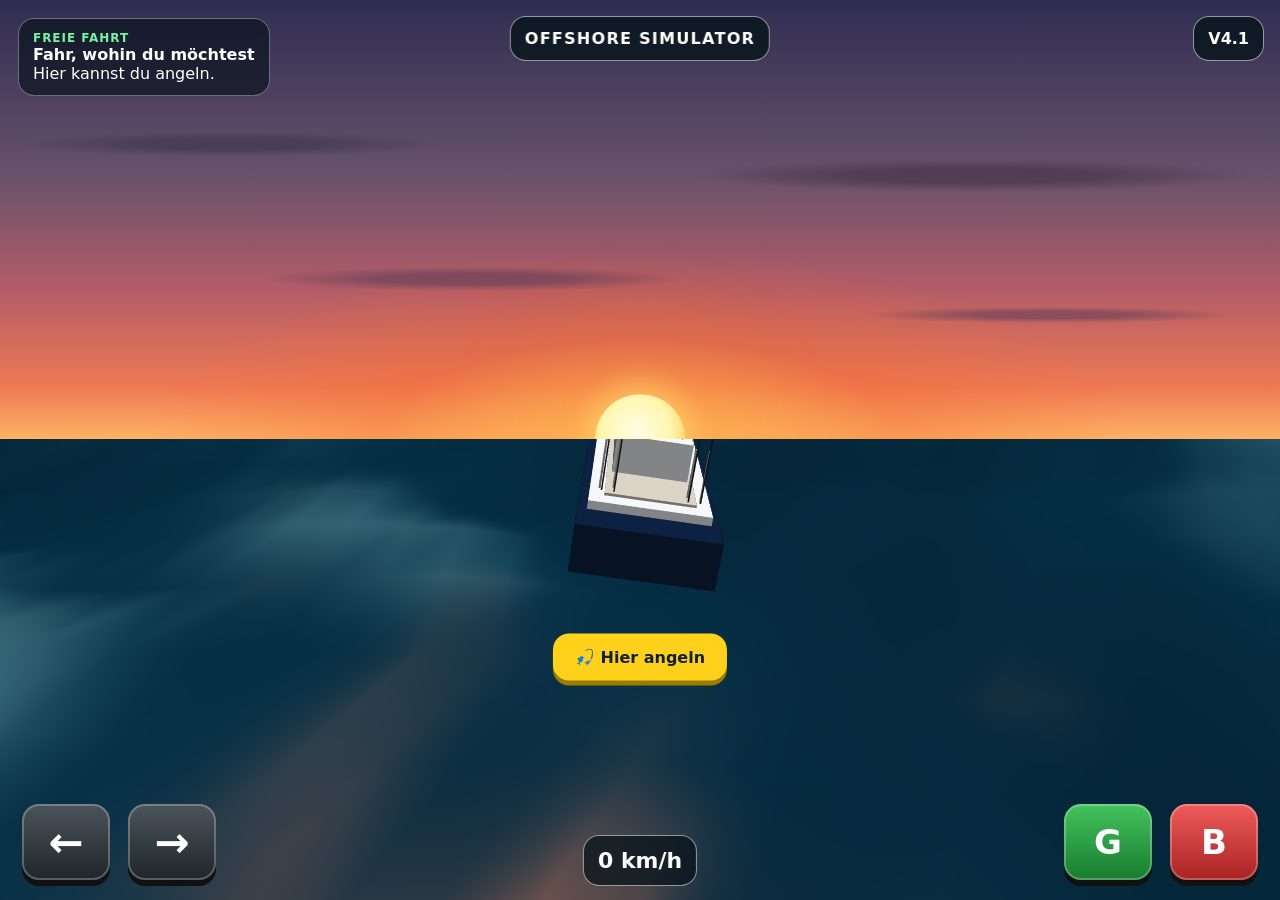
==== commit e397f556: "V4.1 simulated sunset at horizon with moving ocean reflections" ====
--- a/index.html
+++ b/index.html
@@ -4,9 +4,9 @@
 <meta charset="utf-8">
 <meta name="viewport" content="width=device-width,initial-scale=1,viewport-fit=cover,user-scalable=no">
 <meta name="theme-color" content="#0b4f69">
-<meta name="app-version" content="4.0.0">
+<meta name="app-version" content="4.1.0">
 <meta http-equiv="Cache-Control" content="no-cache, no-store, must-revalidate">
-<title>Fishing Adventures V4.0</title>
+<title>Fishing Adventures V4.1</title>
 <style>
 *{box-sizing:border-box;-webkit-tap-highlight-color:transparent;user-select:none}html,body{margin:0;width:100%;height:100%;overflow:hidden;font-family:system-ui,-apple-system,BlinkMacSystemFont,"Segoe UI",sans-serif;background:#0b5870;color:#fff}button{font:inherit;color:inherit;border:0;touch-action:none}#app,.scene{position:absolute;inset:0;overflow:hidden}.scene{display:none}.scene.active{display:block}
 #boatScene{background:linear-gradient(#66b8c8 0 8%,#177394 8% 100%)}#boatScene:before{content:"";position:absolute;inset:8% 0 0;background:repeating-linear-gradient(165deg,rgba(255,255,255,.11) 0 2px,transparent 2px 22px),repeating-linear-gradient(15deg,rgba(255,255,255,.05) 0 1px,transparent 1px 30px)}
@@ -254,15 +254,9 @@
  clip-path:polygon(45% 0,55% 0,88% 100%,12% 100%)!important;filter:blur(8px)!important}
 
 
-/* V4.0 – fotorealistischer Sonnenuntergang + echtes 3D-Meer */
+/* V4.1 – fotorealistischer Sonnenuntergang + echtes 3D-Meer */
 .sunsetSky,.sunDisc,.cloud,.trueHorizon,.horizonGlow,.horizonMist,.horizonLine{display:none!important}
-.photoSunset{
-  position:absolute;inset:0;z-index:0;pointer-events:none;
-  background-image:url('sunset_horizon.jpg?v=4.0.0');
-  background-size:cover;
-  background-position:center center;
-  background-repeat:no-repeat;
-}
+.photoSunset{display:none!important}
 #webglOcean{
   position:absolute!important;inset:0!important;width:100%!important;height:100%!important;
   z-index:2!important;background:transparent!important;
@@ -283,27 +277,35 @@
   mix-blend-mode:screen;
 }
 
+
+/* V4.1 generated sky and sun at sea horizon */
+.sunsetSky,.trueHorizon,.sunPath,.sunDisc,.cloud,.horizonGlow,.horizonMist,.horizonLine{display:none!important}
+#boatScene{background:#2a243c!important}
+.simulatedSky{position:absolute;inset:0;z-index:0;pointer-events:none;background:radial-gradient(ellipse 45% 25% at 50% 49%,rgba(255,200,88,.76),rgba(241,105,49,.34) 45%,transparent 85%),linear-gradient(to bottom,#302d51 0%,#66516b 19%,#b25c68 32%,#ef7954 43%,#ffb264 48.8%,#db744f 50%,#19354c 100%)}
+.sunAtHorizon{position:absolute;left:50%;top:48.8%;width:clamp(48px,7vw,100px);aspect-ratio:1;transform:translate(-50%,-50%);border-radius:50%;background:radial-gradient(circle at 45% 40%,#fffde6 0%,#fff6ad 48%,#ffce5e 78%,#ff8b3b 100%);box-shadow:0 0 28px 9px rgba(255,205,103,.8),0 0 110px 45px rgba(255,125,50,.32)}
+.skyClouds{position:absolute;inset:0 0 50%;opacity:.68;background:radial-gradient(ellipse 18% 3% at 18% 32%,#42384f 40%,transparent 90%),radial-gradient(ellipse 24% 4% at 76% 39%,#48354b 40%,transparent 90%),radial-gradient(ellipse 18% 3% at 37% 62%,#694258 40%,transparent 90%),radial-gradient(ellipse 16% 2% at 82% 70%,#74455a 40%,transparent 90%)}
+#webglOcean{clip-path:inset(48.8% 0 0 0)!important;-webkit-clip-path:inset(48.8% 0 0 0)!important}
 </style>
 </head>
 <body>
 <div id="app">
-<section id="boatScene" class="scene active"><div class="photoSunset" aria-hidden="true"></div><canvas id="webglOcean" aria-hidden="true"></canvas><div class="sunPath" aria-hidden="true"></div><div class="boatWake"></div><div class="playBoat" id="playBoat"><img id="playBoatImg" src="boat_n.png?v=4.0.0" alt="Offshore-Angelboot"></div>
+<section id="boatScene" class="scene active"><div class="simulatedSky" aria-hidden="true"><div class="sunAtHorizon"></div><div class="skyClouds"></div></div><canvas id="webglOcean" aria-hidden="true"></canvas><div class="sunPath" aria-hidden="true"></div><div class="boatWake"></div><div class="playBoat" id="playBoat"><img id="playBoatImg" src="boat_n.png?v=4.1.0" alt="Offshore-Angelboot"></div>
   <div class="simWorld" id="simWorld" aria-hidden="true">
-    <img class="simOceanPhoto" id="simOceanPhoto" src="simulator_ocean_v22.jpg?v=4.0.0" alt="">
+    <img class="simOceanPhoto" id="simOceanPhoto" src="simulator_ocean_v22.jpg?v=4.1.0" alt="">
     <div class="simWave"></div><div class="simWave w2"></div><div class="simSpray"></div>
   </div>
   <div class="hud" style="left:50%;top:16px;transform:translateX(-50%);font-weight:800;letter-spacing:.08em">OFFSHORE SIMULATOR</div>
   <div class="waveFoam" aria-hidden="true"><i></i><i></i><i></i><i></i><i></i></div>
   <div id="goal" class="hud"><div class="label">FREIE FAHRT</div><strong>Fahr, wohin du möchtest</strong><div id="goalText">Zum Angeln anhalten.</div></div>
-  <div class="hud version">V4.0</div>
-  <div id="boat"><div class="wake"></div><img class="realBoat" src="offshore_boat_v20.png?v=4.0.0" alt="Isometrisches Offshore-Angelboot"></div>
+  <div class="hud version">V4.1</div>
+  <div id="boat"><div class="wake"></div><img class="realBoat" src="offshore_boat_v20.png?v=4.1.0" alt="Isometrisches Offshore-Angelboot"></div>
   <div class="controls steer"><button id="leftBtn" class="ctrl">←</button><button id="rightBtn" class="ctrl">→</button></div>
   <div class="controls pedals"><button id="gasBtn" class="ctrl gas">G</button><button id="brakeBtn" class="ctrl brake">B</button></div>
   <div class="hud speed"><span id="speedValue">0</span> km/h</div>
   <button id="fishBtn" class="hidden">🎣 Hier angeln</button>
 </section>
 <section id="fishingScene" class="scene">
-  <div class="hud version">V4.0</div>
+  <div class="hud version">V4.1</div>
   <div class="deckIso"><div class="console"></div><div class="cooler"></div><div class="rods"></div><div class="motor2"></div></div>
   <div id="player" class="player"><div class="head"></div><div class="body"></div><div class="leg l"></div><div class="leg r"></div><div class="shoe l"></div><div class="shoe r"></div></div>
   <div id="joystick" class="joy"><div id="stick" class="stick"></div></div>
@@ -350,12 +352,7 @@
 const canvas=q('webglOcean');
 const gl=canvas.getContext('webgl',{alpha:true,antialias:true,depth:true,preserveDrawingBuffer:false});
 let ready=false,prog,loc={},ocean,boat;
-const waves=[
-  {a:.45, dx:.96, dz:.28, k:.32, s:1.05, p:0.2},
-  {a:.28, dx:.34, dz:.94, k:.45, s:1.32, p:1.7},
-  {a:.14, dx:-.82, dz:.57, k:.78, s:1.95, p:2.6},
-  {a:.08, dx:.62, dz:-.78, k:1.18, s:2.45, p:0.9},
-];
+const waves=[{a:.38,dx:.96,dz:.28,k:.32,s:1.05,p:.2},{a:.26,dx:.34,dz:.94,k:.45,s:1.32,p:1.7},{a:.14,dx:-.82,dz:.57,k:.78,s:1.95,p:2.6},{a:.08,dx:.62,dz:-.78,k:1.18,s:2.45,p:.9},{a:.045,dx:-.23,dz:.97,k:1.72,s:3.1,p:2.1},{a:.028,dx:.88,dz:.47,k:2.28,s:3.72,p:1.2}];
 function waveSample(x,z,t){let y=0,dx=0,dz=0,ox=x,oz=z;for(const w of waves){const ph=(x*w.dx+z*w.dz)*w.k-t*w.s+w.p;y+=Math.sin(ph)*w.a;const c=Math.cos(ph)*w.a*w.k;dx+=w.dx*c;dz+=w.dz*c;ox+=w.dx*Math.cos(ph)*w.a*.18;oz+=w.dz*Math.cos(ph)*w.a*.18;}return {y,dx,dz,ox,oz};}
 function createProgram(vsSrc,fsSrc){function sh(t,s){const o=gl.createShader(t);gl.shaderSource(o,s);gl.compileShader(o);if(!gl.getShaderParameter(o,gl.COMPILE_STATUS))throw new Error(gl.getShaderInfoLog(o));return o}const p=gl.createProgram();gl.attachShader(p,sh(gl.VERTEX_SHADER,vsSrc));gl.attachShader(p,sh(gl.FRAGMENT_SHADER,fsSrc));gl.linkProgram(p);if(!gl.getProgramParameter(p,gl.LINK_STATUS))throw new Error(gl.getProgramInfoLog(p));return p;}
 function m4mul(a,b){const o=new Float32Array(16);for(let c=0;c<4;c++)for(let r=0;r<4;r++)o[c*4+r]=a[0*4+r]*b[c*4+0]+a[1*4+r]*b[c*4+1]+a[2*4+r]*b[c*4+2]+a[3*4+r]*b[c*4+3];return o;}
@@ -383,7 +380,7 @@
  }
  function buildOcean(nx,nz,w,d){const data=new Float32Array((nx+1)*(nz+1)*9);const base=[];let ptr=0;for(let iz=0;iz<=nz;iz++){for(let ix=0;ix<=nx;ix++){const x=(ix/nx-.5)*w,z=(iz/nz)*d-8;base.push(x,z);data[ptr]=x;data[ptr+1]=0;data[ptr+2]=z;data[ptr+3]=0;data[ptr+4]=1;data[ptr+5]=0;data[ptr+6]=0.03;data[ptr+7]=0.34;data[ptr+8]=0.48;ptr+=9;}}const idx=[];for(let iz=0;iz<nz;iz++)for(let ix=0;ix<nx;ix++){const a=iz*(nx+1)+ix,b=a+1,c=a+nx+1,dv=c+1;idx.push(a,c,b,b,c,dv)}const vb=gl.createBuffer();gl.bindBuffer(gl.ARRAY_BUFFER,vb);gl.bufferData(gl.ARRAY_BUFFER,data,gl.DYNAMIC_DRAW);const ib=gl.createBuffer();gl.bindBuffer(gl.ELEMENT_ARRAY_BUFFER,ib);gl.bufferData(gl.ELEMENT_ARRAY_BUFFER,new Uint16Array(idx),gl.STATIC_DRAW);return {vb,ib,count:idx.length,data,base,nx,nz}; }
  function init3D(){if(!gl)return; const vs=`attribute vec3 aPos; attribute vec3 aNor; attribute vec3 aCol; uniform mat4 uMVP; uniform mat4 uModel; uniform float uWater; varying vec3 vCol; varying vec3 vNor; varying float vWater; varying float vY; void main(){ vec4 wp=uModel*vec4(aPos,1.0); vNor=normalize((uModel*vec4(aNor,0.0)).xyz); vCol=aCol; vWater=uWater; vY=wp.y; gl_Position=uMVP*vec4(aPos,1.0);} `;
- const fs=`precision mediump float; varying vec3 vCol; varying vec3 vNor; varying float vWater; varying float vY; void main(){ vec3 n=normalize(vNor); vec3 l=normalize(vec3(0.35,0.95,0.22)); float diff=max(dot(n,l),0.0); float spec=pow(max(dot(reflect(-l,n),normalize(vec3(0.0,0.85,0.55))),0.0),18.0); vec3 col=vCol; if(vWater>0.5){ float crest=smoothstep(0.18,0.55,vY); col=mix(vec3(0.018,0.095,0.16),vec3(0.025,0.29,0.40),0.42+vY*0.24); col+=crest*vec3(0.20,0.22,0.19);} vec3 warm=vec3(1.0,0.43,0.12); float sunsetSpec=(vWater>0.5?spec*0.46:0.0); vec3 lit=col*(0.34+diff*0.70)+spec*(vWater>0.5?0.16:0.08)+warm*sunsetSpec; gl_FragColor=vec4(lit,1.0);} `;
+ const fs=`precision mediump float; varying vec3 vCol; varying vec3 vNor; varying float vWater; varying float vY; void main(){ vec3 n=normalize(vNor); vec3 l=normalize(vec3(0.35,0.95,0.22)); float diff=max(dot(n,l),0.0); float spec=pow(max(dot(reflect(-l,n),normalize(vec3(0.0,0.85,0.55))),0.0),18.0); vec3 col=vCol; if(vWater>0.5){ float crest=smoothstep(0.18,0.55,vY); col=mix(vec3(0.018,0.095,0.16),vec3(0.025,0.29,0.40),0.42+vY*0.24); col+=crest*vec3(0.20,0.22,0.19);} vec3 warm=vec3(1.0,0.31,0.045); float sunsetSpec=(vWater>0.5?spec*1.25:0.0); vec3 lit=col*(0.34+diff*0.70)+spec*(vWater>0.5?0.16:0.08)+warm*sunsetSpec; gl_FragColor=vec4(lit,1.0);} `;
  prog=createProgram(vs,fs); gl.useProgram(prog); loc.pos=gl.getAttribLocation(prog,'aPos'); loc.nor=gl.getAttribLocation(prog,'aNor'); loc.col=gl.getAttribLocation(prog,'aCol'); loc.mvp=gl.getUniformLocation(prog,'uMVP'); loc.model=gl.getUniformLocation(prog,'uModel'); loc.water=gl.getUniformLocation(prog,'uWater');
  boat=buildBoat(); ocean=buildOcean(92,118,70,150); gl.enable(gl.DEPTH_TEST); ready=true; }
  function bindMesh(mesh,indexed){gl.bindBuffer(gl.ARRAY_BUFFER,mesh.vb);gl.enableVertexAttribArray(loc.pos);gl.vertexAttribPointer(loc.pos,3,gl.FLOAT,false,36,0);gl.enableVertexAttribArray(loc.nor);gl.vertexAttribPointer(loc.nor,3,gl.FLOAT,false,36,12);gl.enableVertexAttribArray(loc.col);gl.vertexAttribPointer(loc.col,3,gl.FLOAT,false,36,24); if(indexed)gl.bindBuffer(gl.ELEMENT_ARRAY_BUFFER,mesh.ib);} 
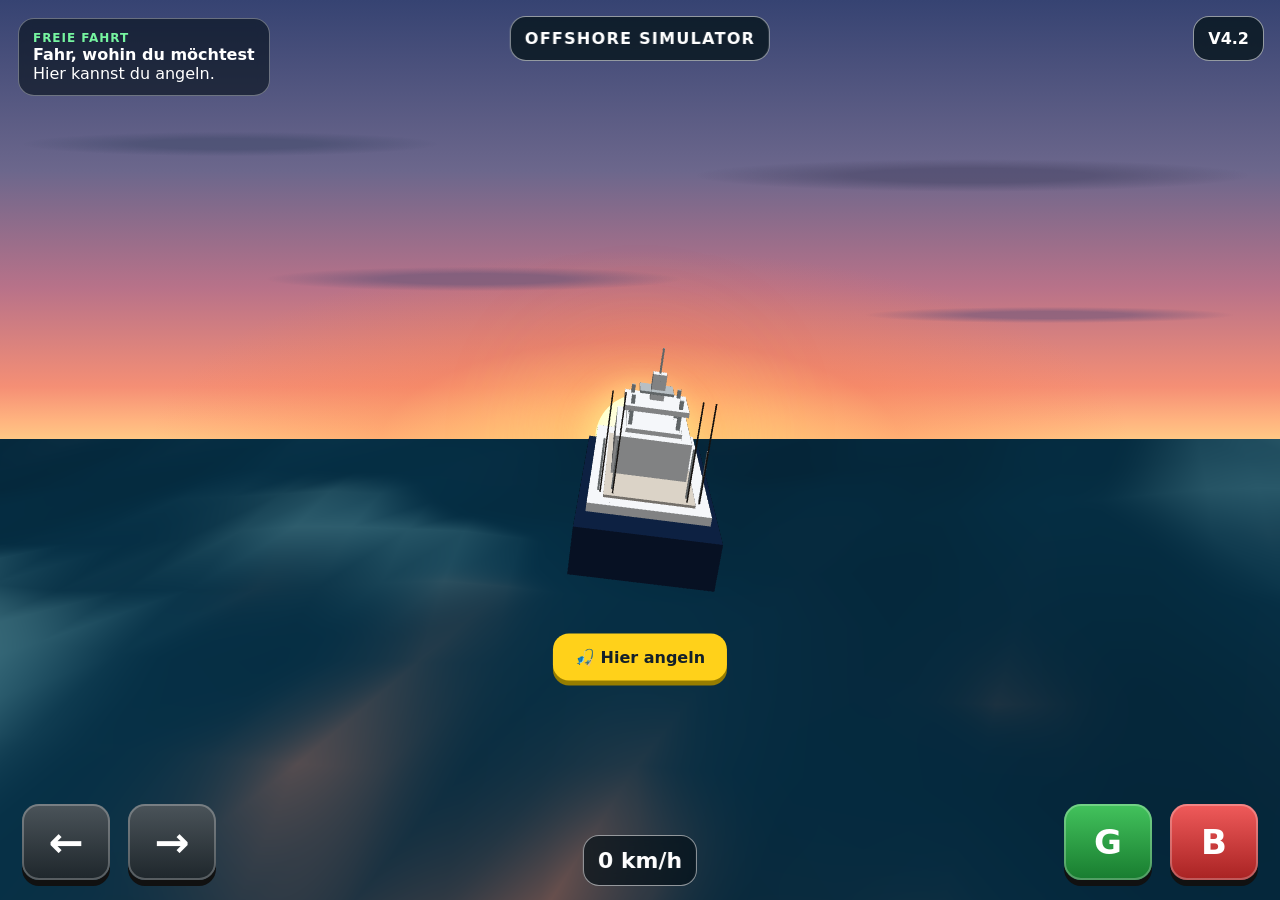
==== commit b8f526a0: "V4.2 foreground boat and water-only horizon masking" ====
--- a/index.html
+++ b/index.html
@@ -4,9 +4,9 @@
 <meta charset="utf-8">
 <meta name="viewport" content="width=device-width,initial-scale=1,viewport-fit=cover,user-scalable=no">
 <meta name="theme-color" content="#0b4f69">
-<meta name="app-version" content="4.1.0">
+<meta name="app-version" content="4.2.0">
 <meta http-equiv="Cache-Control" content="no-cache, no-store, must-revalidate">
-<title>Fishing Adventures V4.1</title>
+<title>Fishing Adventures V4.2</title>
 <style>
 *{box-sizing:border-box;-webkit-tap-highlight-color:transparent;user-select:none}html,body{margin:0;width:100%;height:100%;overflow:hidden;font-family:system-ui,-apple-system,BlinkMacSystemFont,"Segoe UI",sans-serif;background:#0b5870;color:#fff}button{font:inherit;color:inherit;border:0;touch-action:none}#app,.scene{position:absolute;inset:0;overflow:hidden}.scene{display:none}.scene.active{display:block}
 #boatScene{background:linear-gradient(#66b8c8 0 8%,#177394 8% 100%)}#boatScene:before{content:"";position:absolute;inset:8% 0 0;background:repeating-linear-gradient(165deg,rgba(255,255,255,.11) 0 2px,transparent 2px 22px),repeating-linear-gradient(15deg,rgba(255,255,255,.05) 0 1px,transparent 1px 30px)}
@@ -254,7 +254,7 @@
  clip-path:polygon(45% 0,55% 0,88% 100%,12% 100%)!important;filter:blur(8px)!important}
 
 
-/* V4.1 – fotorealistischer Sonnenuntergang + echtes 3D-Meer */
+/* V4.2 – fotorealistischer Sonnenuntergang + echtes 3D-Meer */
 .sunsetSky,.sunDisc,.cloud,.trueHorizon,.horizonGlow,.horizonMist,.horizonLine{display:none!important}
 .photoSunset{display:none!important}
 #webglOcean{
@@ -278,34 +278,34 @@
 }
 
 
-/* V4.1 generated sky and sun at sea horizon */
+/* V4.2 generated sky and sun at sea horizon */
 .sunsetSky,.trueHorizon,.sunPath,.sunDisc,.cloud,.horizonGlow,.horizonMist,.horizonLine{display:none!important}
 #boatScene{background:#2a243c!important}
 .simulatedSky{position:absolute;inset:0;z-index:0;pointer-events:none;background:radial-gradient(ellipse 45% 25% at 50% 49%,rgba(255,200,88,.76),rgba(241,105,49,.34) 45%,transparent 85%),linear-gradient(to bottom,#302d51 0%,#66516b 19%,#b25c68 32%,#ef7954 43%,#ffb264 48.8%,#db744f 50%,#19354c 100%)}
 .sunAtHorizon{position:absolute;left:50%;top:48.8%;width:clamp(48px,7vw,100px);aspect-ratio:1;transform:translate(-50%,-50%);border-radius:50%;background:radial-gradient(circle at 45% 40%,#fffde6 0%,#fff6ad 48%,#ffce5e 78%,#ff8b3b 100%);box-shadow:0 0 28px 9px rgba(255,205,103,.8),0 0 110px 45px rgba(255,125,50,.32)}
 .skyClouds{position:absolute;inset:0 0 50%;opacity:.68;background:radial-gradient(ellipse 18% 3% at 18% 32%,#42384f 40%,transparent 90%),radial-gradient(ellipse 24% 4% at 76% 39%,#48354b 40%,transparent 90%),radial-gradient(ellipse 18% 3% at 37% 62%,#694258 40%,transparent 90%),radial-gradient(ellipse 16% 2% at 82% 70%,#74455a 40%,transparent 90%)}
-#webglOcean{clip-path:inset(48.8% 0 0 0)!important;-webkit-clip-path:inset(48.8% 0 0 0)!important}
+#webglOcean{clip-path:none!important;-webkit-clip-path:none!important}
 </style>
 </head>
 <body>
 <div id="app">
-<section id="boatScene" class="scene active"><div class="simulatedSky" aria-hidden="true"><div class="sunAtHorizon"></div><div class="skyClouds"></div></div><canvas id="webglOcean" aria-hidden="true"></canvas><div class="sunPath" aria-hidden="true"></div><div class="boatWake"></div><div class="playBoat" id="playBoat"><img id="playBoatImg" src="boat_n.png?v=4.1.0" alt="Offshore-Angelboot"></div>
+<section id="boatScene" class="scene active"><div class="simulatedSky" aria-hidden="true"><div class="sunAtHorizon"></div><div class="skyClouds"></div></div><canvas id="webglOcean" aria-hidden="true"></canvas><div class="sunPath" aria-hidden="true"></div><div class="boatWake"></div><div class="playBoat" id="playBoat"><img id="playBoatImg" src="boat_n.png?v=4.2.0" alt="Offshore-Angelboot"></div>
   <div class="simWorld" id="simWorld" aria-hidden="true">
-    <img class="simOceanPhoto" id="simOceanPhoto" src="simulator_ocean_v22.jpg?v=4.1.0" alt="">
+    <img class="simOceanPhoto" id="simOceanPhoto" src="simulator_ocean_v22.jpg?v=4.2.0" alt="">
     <div class="simWave"></div><div class="simWave w2"></div><div class="simSpray"></div>
   </div>
   <div class="hud" style="left:50%;top:16px;transform:translateX(-50%);font-weight:800;letter-spacing:.08em">OFFSHORE SIMULATOR</div>
   <div class="waveFoam" aria-hidden="true"><i></i><i></i><i></i><i></i><i></i></div>
   <div id="goal" class="hud"><div class="label">FREIE FAHRT</div><strong>Fahr, wohin du möchtest</strong><div id="goalText">Zum Angeln anhalten.</div></div>
-  <div class="hud version">V4.1</div>
-  <div id="boat"><div class="wake"></div><img class="realBoat" src="offshore_boat_v20.png?v=4.1.0" alt="Isometrisches Offshore-Angelboot"></div>
+  <div class="hud version">V4.2</div>
+  <div id="boat"><div class="wake"></div><img class="realBoat" src="offshore_boat_v20.png?v=4.2.0" alt="Isometrisches Offshore-Angelboot"></div>
   <div class="controls steer"><button id="leftBtn" class="ctrl">←</button><button id="rightBtn" class="ctrl">→</button></div>
   <div class="controls pedals"><button id="gasBtn" class="ctrl gas">G</button><button id="brakeBtn" class="ctrl brake">B</button></div>
   <div class="hud speed"><span id="speedValue">0</span> km/h</div>
   <button id="fishBtn" class="hidden">🎣 Hier angeln</button>
 </section>
 <section id="fishingScene" class="scene">
-  <div class="hud version">V4.1</div>
+  <div class="hud version">V4.2</div>
   <div class="deckIso"><div class="console"></div><div class="cooler"></div><div class="rods"></div><div class="motor2"></div></div>
   <div id="player" class="player"><div class="head"></div><div class="body"></div><div class="leg l"></div><div class="leg r"></div><div class="shoe l"></div><div class="shoe r"></div></div>
   <div id="joystick" class="joy"><div id="stick" class="stick"></div></div>
@@ -380,13 +380,13 @@
  }
  function buildOcean(nx,nz,w,d){const data=new Float32Array((nx+1)*(nz+1)*9);const base=[];let ptr=0;for(let iz=0;iz<=nz;iz++){for(let ix=0;ix<=nx;ix++){const x=(ix/nx-.5)*w,z=(iz/nz)*d-8;base.push(x,z);data[ptr]=x;data[ptr+1]=0;data[ptr+2]=z;data[ptr+3]=0;data[ptr+4]=1;data[ptr+5]=0;data[ptr+6]=0.03;data[ptr+7]=0.34;data[ptr+8]=0.48;ptr+=9;}}const idx=[];for(let iz=0;iz<nz;iz++)for(let ix=0;ix<nx;ix++){const a=iz*(nx+1)+ix,b=a+1,c=a+nx+1,dv=c+1;idx.push(a,c,b,b,c,dv)}const vb=gl.createBuffer();gl.bindBuffer(gl.ARRAY_BUFFER,vb);gl.bufferData(gl.ARRAY_BUFFER,data,gl.DYNAMIC_DRAW);const ib=gl.createBuffer();gl.bindBuffer(gl.ELEMENT_ARRAY_BUFFER,ib);gl.bufferData(gl.ELEMENT_ARRAY_BUFFER,new Uint16Array(idx),gl.STATIC_DRAW);return {vb,ib,count:idx.length,data,base,nx,nz}; }
  function init3D(){if(!gl)return; const vs=`attribute vec3 aPos; attribute vec3 aNor; attribute vec3 aCol; uniform mat4 uMVP; uniform mat4 uModel; uniform float uWater; varying vec3 vCol; varying vec3 vNor; varying float vWater; varying float vY; void main(){ vec4 wp=uModel*vec4(aPos,1.0); vNor=normalize((uModel*vec4(aNor,0.0)).xyz); vCol=aCol; vWater=uWater; vY=wp.y; gl_Position=uMVP*vec4(aPos,1.0);} `;
- const fs=`precision mediump float; varying vec3 vCol; varying vec3 vNor; varying float vWater; varying float vY; void main(){ vec3 n=normalize(vNor); vec3 l=normalize(vec3(0.35,0.95,0.22)); float diff=max(dot(n,l),0.0); float spec=pow(max(dot(reflect(-l,n),normalize(vec3(0.0,0.85,0.55))),0.0),18.0); vec3 col=vCol; if(vWater>0.5){ float crest=smoothstep(0.18,0.55,vY); col=mix(vec3(0.018,0.095,0.16),vec3(0.025,0.29,0.40),0.42+vY*0.24); col+=crest*vec3(0.20,0.22,0.19);} vec3 warm=vec3(1.0,0.31,0.045); float sunsetSpec=(vWater>0.5?spec*1.25:0.0); vec3 lit=col*(0.34+diff*0.70)+spec*(vWater>0.5?0.16:0.08)+warm*sunsetSpec; gl_FragColor=vec4(lit,1.0);} `;
- prog=createProgram(vs,fs); gl.useProgram(prog); loc.pos=gl.getAttribLocation(prog,'aPos'); loc.nor=gl.getAttribLocation(prog,'aNor'); loc.col=gl.getAttribLocation(prog,'aCol'); loc.mvp=gl.getUniformLocation(prog,'uMVP'); loc.model=gl.getUniformLocation(prog,'uModel'); loc.water=gl.getUniformLocation(prog,'uWater');
+ const fs=`precision mediump float; varying vec3 vCol; varying vec3 vNor; varying float vWater; varying float vY; uniform float uHorizonY; void main(){ if(vWater>0.5 && gl_FragCoord.y>uHorizonY) discard; vec3 n=normalize(vNor); vec3 l=normalize(vec3(0.35,0.95,0.22)); float diff=max(dot(n,l),0.0); float spec=pow(max(dot(reflect(-l,n),normalize(vec3(0.0,0.85,0.55))),0.0),18.0); vec3 col=vCol; if(vWater>0.5){ float crest=smoothstep(0.18,0.55,vY); col=mix(vec3(0.018,0.095,0.16),vec3(0.025,0.29,0.40),0.42+vY*0.24); col+=crest*vec3(0.20,0.22,0.19);} vec3 warm=vec3(1.0,0.31,0.045); float sunsetSpec=(vWater>0.5?spec*1.25:0.0); vec3 lit=col*(0.34+diff*0.70)+spec*(vWater>0.5?0.16:0.08)+warm*sunsetSpec; gl_FragColor=vec4(lit,1.0);} `;
+ prog=createProgram(vs,fs); gl.useProgram(prog); loc.pos=gl.getAttribLocation(prog,'aPos'); loc.nor=gl.getAttribLocation(prog,'aNor'); loc.col=gl.getAttribLocation(prog,'aCol'); loc.mvp=gl.getUniformLocation(prog,'uMVP'); loc.horizon=gl.getUniformLocation(prog,'uHorizonY'); loc.model=gl.getUniformLocation(prog,'uModel'); loc.water=gl.getUniformLocation(prog,'uWater');
  boat=buildBoat(); ocean=buildOcean(92,118,70,150); gl.enable(gl.DEPTH_TEST); ready=true; }
  function bindMesh(mesh,indexed){gl.bindBuffer(gl.ARRAY_BUFFER,mesh.vb);gl.enableVertexAttribArray(loc.pos);gl.vertexAttribPointer(loc.pos,3,gl.FLOAT,false,36,0);gl.enableVertexAttribArray(loc.nor);gl.vertexAttribPointer(loc.nor,3,gl.FLOAT,false,36,12);gl.enableVertexAttribArray(loc.col);gl.vertexAttribPointer(loc.col,3,gl.FLOAT,false,36,24); if(indexed)gl.bindBuffer(gl.ELEMENT_ARRAY_BUFFER,mesh.ib);} 
  function updateOcean(t){const d=ocean.data,b=ocean.base;let ptr=0;for(let i=0;i<b.length;i+=2){const s=waveSample(b[i],b[i+1],t);const nx=-s.dx, nz=-s.dz, inv=1/Math.hypot(nx,1,nz);d[ptr]=s.ox; d[ptr+1]=s.y; d[ptr+2]=s.oz; d[ptr+3]=nx*inv; d[ptr+4]=1*inv; d[ptr+5]=nz*inv; d[ptr+6]=0.02; d[ptr+7]=0.34+Math.max(0,s.y)*0.08; d[ptr+8]=0.48+Math.max(0,s.y)*0.10; ptr+=9;} gl.bindBuffer(gl.ARRAY_BUFFER,ocean.vb); gl.bufferSubData(gl.ARRAY_BUFFER,0,d); }
  function drawMesh(mesh,model,vp,isWater,indexed){const mvp=m4mul(vp,model); gl.uniformMatrix4fv(loc.mvp,false,mvp); gl.uniformMatrix4fv(loc.model,false,model); gl.uniform1f(loc.water,isWater?1:0); bindMesh(mesh,indexed); if(indexed) gl.drawElements(gl.TRIANGLES,mesh.count,gl.UNSIGNED_SHORT,0); else gl.drawArrays(gl.TRIANGLES,0,mesh.count); }
- function resizeCanvas(){const dpr=Math.min(window.devicePixelRatio||1,2);const w=Math.max(2,Math.floor(canvas.clientWidth*dpr)),h=Math.max(2,Math.floor(canvas.clientHeight*dpr)); if(canvas.width!==w||canvas.height!==h){canvas.width=w;canvas.height=h;} gl.viewport(0,0,w,h); return [w,h]; }
+ function resizeCanvas(){const dpr=Math.min(window.devicePixelRatio||1,2);const w=Math.max(2,Math.floor(canvas.clientWidth*dpr)),h=Math.max(2,Math.floor(canvas.clientHeight*dpr)); if(canvas.width!==w||canvas.height!==h){canvas.width=w;canvas.height=h;} gl.viewport(0,0,w,h); if(loc.horizon)gl.uniform1f(loc.horizon,h*0.512); return [w,h]; }
  function render3D(now){ if(!gl||!ready) return; const t=now*0.001; const [w,h]=resizeCanvas(); updateOcean(t); gl.clearColor(0.025,0.085,0.13,0); gl.clear(gl.COLOR_BUFFER_BIT|gl.DEPTH_BUFFER_BIT); const sC=waveSample(boatState.x,boatState.z,t), sB=waveSample(boatState.x+Math.sin(boatState.yaw)*2.2,boatState.z-Math.cos(boatState.yaw)*2.2,t), sS=waveSample(boatState.x-Math.sin(boatState.yaw)*2.0,boatState.z+Math.cos(boatState.yaw)*2.0,t), sP=waveSample(boatState.x-Math.cos(boatState.yaw)*1.1,boatState.z-Math.sin(boatState.yaw)*1.1,t), sT=waveSample(boatState.x+Math.cos(boatState.yaw)*1.1,boatState.z+Math.sin(boatState.yaw)*1.1,t); const pitch=Math.atan2(sB.y-sS.y,4.2)*0.8; const roll=Math.atan2(sT.y-sP.y,2.2)*0.9; const boatY=sC.y+0.45; const camDist=9.8, camHeight=4.9; const eye=[boatState.x-Math.sin(boatState.yaw)*camDist, boatY+camHeight, boatState.z+Math.cos(boatState.yaw)*camDist]; const target=[boatState.x, boatY+0.72, boatState.z-0.8]; const vp=m4mul(m4persp(Math.PI/3,w/h,0.1,240), m4look(eye,target,[0,1,0])); drawMesh(ocean,m4identity(),vp,true,true); let model=m4mul(m4translate(boatState.x,boatY,boatState.z), m4mul(m4rotY(boatState.yaw), m4mul(m4rotZ(roll), m4mul(m4rotX(pitch), m4scale(0.85,0.85,0.85))))); drawMesh(boat,model,vp,false,false); }
  try{init3D()}catch(e){console.warn('init3D failed',e)}
 
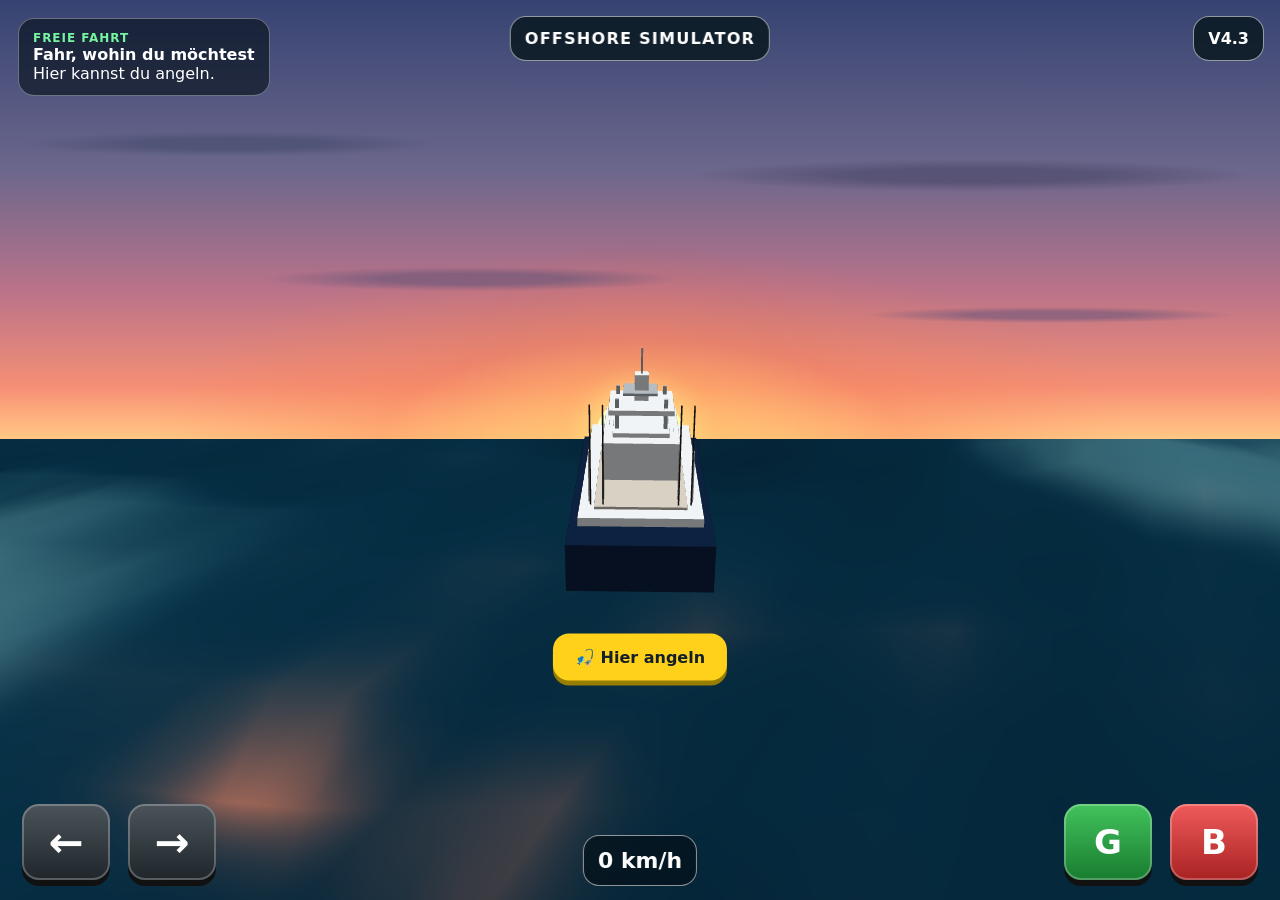
==== commit c71d264d: "V4.3 anchor sun direction in world space instead of camera" ====
--- a/index.html
+++ b/index.html
@@ -4,9 +4,9 @@
 <meta charset="utf-8">
 <meta name="viewport" content="width=device-width,initial-scale=1,viewport-fit=cover,user-scalable=no">
 <meta name="theme-color" content="#0b4f69">
-<meta name="app-version" content="4.2.0">
+<meta name="app-version" content="4.3.0">
 <meta http-equiv="Cache-Control" content="no-cache, no-store, must-revalidate">
-<title>Fishing Adventures V4.2</title>
+<title>Fishing Adventures V4.3</title>
 <style>
 *{box-sizing:border-box;-webkit-tap-highlight-color:transparent;user-select:none}html,body{margin:0;width:100%;height:100%;overflow:hidden;font-family:system-ui,-apple-system,BlinkMacSystemFont,"Segoe UI",sans-serif;background:#0b5870;color:#fff}button{font:inherit;color:inherit;border:0;touch-action:none}#app,.scene{position:absolute;inset:0;overflow:hidden}.scene{display:none}.scene.active{display:block}
 #boatScene{background:linear-gradient(#66b8c8 0 8%,#177394 8% 100%)}#boatScene:before{content:"";position:absolute;inset:8% 0 0;background:repeating-linear-gradient(165deg,rgba(255,255,255,.11) 0 2px,transparent 2px 22px),repeating-linear-gradient(15deg,rgba(255,255,255,.05) 0 1px,transparent 1px 30px)}
@@ -254,7 +254,7 @@
  clip-path:polygon(45% 0,55% 0,88% 100%,12% 100%)!important;filter:blur(8px)!important}
 
 
-/* V4.2 – fotorealistischer Sonnenuntergang + echtes 3D-Meer */
+/* V4.3 – fotorealistischer Sonnenuntergang + echtes 3D-Meer */
 .sunsetSky,.sunDisc,.cloud,.trueHorizon,.horizonGlow,.horizonMist,.horizonLine{display:none!important}
 .photoSunset{display:none!important}
 #webglOcean{
@@ -278,34 +278,34 @@
 }
 
 
-/* V4.2 generated sky and sun at sea horizon */
+/* V4.3 generated sky and sun at sea horizon */
 .sunsetSky,.trueHorizon,.sunPath,.sunDisc,.cloud,.horizonGlow,.horizonMist,.horizonLine{display:none!important}
 #boatScene{background:#2a243c!important}
-.simulatedSky{position:absolute;inset:0;z-index:0;pointer-events:none;background:radial-gradient(ellipse 45% 25% at 50% 49%,rgba(255,200,88,.76),rgba(241,105,49,.34) 45%,transparent 85%),linear-gradient(to bottom,#302d51 0%,#66516b 19%,#b25c68 32%,#ef7954 43%,#ffb264 48.8%,#db744f 50%,#19354c 100%)}
-.sunAtHorizon{position:absolute;left:50%;top:48.8%;width:clamp(48px,7vw,100px);aspect-ratio:1;transform:translate(-50%,-50%);border-radius:50%;background:radial-gradient(circle at 45% 40%,#fffde6 0%,#fff6ad 48%,#ffce5e 78%,#ff8b3b 100%);box-shadow:0 0 28px 9px rgba(255,205,103,.8),0 0 110px 45px rgba(255,125,50,.32)}
+.simulatedSky{position:absolute;inset:0;z-index:0;pointer-events:none;background:radial-gradient(ellipse 45% 25% at var(--sun-screen-x,50%) 49%,rgba(255,200,88,.76),rgba(241,105,49,.34) 45%,transparent 85%),linear-gradient(to bottom,#302d51 0%,#66516b 19%,#b25c68 32%,#ef7954 43%,#ffb264 48.8%,#db744f 50%,#19354c 100%)}
+.sunAtHorizon{position:absolute;left:var(--sun-screen-x,50%);top:48.8%;width:clamp(48px,7vw,100px);aspect-ratio:1;transform:translate(-50%,-50%);border-radius:50%;background:radial-gradient(circle at 45% 40%,#fffde6 0%,#fff6ad 48%,#ffce5e 78%,#ff8b3b 100%);box-shadow:0 0 28px 9px rgba(255,205,103,.8),0 0 110px 45px rgba(255,125,50,.32)}
 .skyClouds{position:absolute;inset:0 0 50%;opacity:.68;background:radial-gradient(ellipse 18% 3% at 18% 32%,#42384f 40%,transparent 90%),radial-gradient(ellipse 24% 4% at 76% 39%,#48354b 40%,transparent 90%),radial-gradient(ellipse 18% 3% at 37% 62%,#694258 40%,transparent 90%),radial-gradient(ellipse 16% 2% at 82% 70%,#74455a 40%,transparent 90%)}
 #webglOcean{clip-path:none!important;-webkit-clip-path:none!important}
 </style>
 </head>
 <body>
 <div id="app">
-<section id="boatScene" class="scene active"><div class="simulatedSky" aria-hidden="true"><div class="sunAtHorizon"></div><div class="skyClouds"></div></div><canvas id="webglOcean" aria-hidden="true"></canvas><div class="sunPath" aria-hidden="true"></div><div class="boatWake"></div><div class="playBoat" id="playBoat"><img id="playBoatImg" src="boat_n.png?v=4.2.0" alt="Offshore-Angelboot"></div>
+<section id="boatScene" class="scene active"><div class="simulatedSky" aria-hidden="true"><div class="sunAtHorizon"></div><div class="skyClouds"></div></div><canvas id="webglOcean" aria-hidden="true"></canvas><div class="sunPath" aria-hidden="true"></div><div class="boatWake"></div><div class="playBoat" id="playBoat"><img id="playBoatImg" src="boat_n.png?v=4.3.0" alt="Offshore-Angelboot"></div>
   <div class="simWorld" id="simWorld" aria-hidden="true">
-    <img class="simOceanPhoto" id="simOceanPhoto" src="simulator_ocean_v22.jpg?v=4.2.0" alt="">
+    <img class="simOceanPhoto" id="simOceanPhoto" src="simulator_ocean_v22.jpg?v=4.3.0" alt="">
     <div class="simWave"></div><div class="simWave w2"></div><div class="simSpray"></div>
   </div>
   <div class="hud" style="left:50%;top:16px;transform:translateX(-50%);font-weight:800;letter-spacing:.08em">OFFSHORE SIMULATOR</div>
   <div class="waveFoam" aria-hidden="true"><i></i><i></i><i></i><i></i><i></i></div>
   <div id="goal" class="hud"><div class="label">FREIE FAHRT</div><strong>Fahr, wohin du möchtest</strong><div id="goalText">Zum Angeln anhalten.</div></div>
-  <div class="hud version">V4.2</div>
-  <div id="boat"><div class="wake"></div><img class="realBoat" src="offshore_boat_v20.png?v=4.2.0" alt="Isometrisches Offshore-Angelboot"></div>
+  <div class="hud version">V4.3</div>
+  <div id="boat"><div class="wake"></div><img class="realBoat" src="offshore_boat_v20.png?v=4.3.0" alt="Isometrisches Offshore-Angelboot"></div>
   <div class="controls steer"><button id="leftBtn" class="ctrl">←</button><button id="rightBtn" class="ctrl">→</button></div>
   <div class="controls pedals"><button id="gasBtn" class="ctrl gas">G</button><button id="brakeBtn" class="ctrl brake">B</button></div>
   <div class="hud speed"><span id="speedValue">0</span> km/h</div>
   <button id="fishBtn" class="hidden">🎣 Hier angeln</button>
 </section>
 <section id="fishingScene" class="scene">
-  <div class="hud version">V4.2</div>
+  <div class="hud version">V4.3</div>
   <div class="deckIso"><div class="console"></div><div class="cooler"></div><div class="rods"></div><div class="motor2"></div></div>
   <div id="player" class="player"><div class="head"></div><div class="body"></div><div class="leg l"></div><div class="leg r"></div><div class="shoe l"></div><div class="shoe r"></div></div>
   <div id="joystick" class="joy"><div id="stick" class="stick"></div></div>
@@ -387,7 +387,18 @@
  function updateOcean(t){const d=ocean.data,b=ocean.base;let ptr=0;for(let i=0;i<b.length;i+=2){const s=waveSample(b[i],b[i+1],t);const nx=-s.dx, nz=-s.dz, inv=1/Math.hypot(nx,1,nz);d[ptr]=s.ox; d[ptr+1]=s.y; d[ptr+2]=s.oz; d[ptr+3]=nx*inv; d[ptr+4]=1*inv; d[ptr+5]=nz*inv; d[ptr+6]=0.02; d[ptr+7]=0.34+Math.max(0,s.y)*0.08; d[ptr+8]=0.48+Math.max(0,s.y)*0.10; ptr+=9;} gl.bindBuffer(gl.ARRAY_BUFFER,ocean.vb); gl.bufferSubData(gl.ARRAY_BUFFER,0,d); }
  function drawMesh(mesh,model,vp,isWater,indexed){const mvp=m4mul(vp,model); gl.uniformMatrix4fv(loc.mvp,false,mvp); gl.uniformMatrix4fv(loc.model,false,model); gl.uniform1f(loc.water,isWater?1:0); bindMesh(mesh,indexed); if(indexed) gl.drawElements(gl.TRIANGLES,mesh.count,gl.UNSIGNED_SHORT,0); else gl.drawArrays(gl.TRIANGLES,0,mesh.count); }
  function resizeCanvas(){const dpr=Math.min(window.devicePixelRatio||1,2);const w=Math.max(2,Math.floor(canvas.clientWidth*dpr)),h=Math.max(2,Math.floor(canvas.clientHeight*dpr)); if(canvas.width!==w||canvas.height!==h){canvas.width=w;canvas.height=h;} gl.viewport(0,0,w,h); if(loc.horizon)gl.uniform1f(loc.horizon,h*0.512); return [w,h]; }
- function render3D(now){ if(!gl||!ready) return; const t=now*0.001; const [w,h]=resizeCanvas(); updateOcean(t); gl.clearColor(0.025,0.085,0.13,0); gl.clear(gl.COLOR_BUFFER_BIT|gl.DEPTH_BUFFER_BIT); const sC=waveSample(boatState.x,boatState.z,t), sB=waveSample(boatState.x+Math.sin(boatState.yaw)*2.2,boatState.z-Math.cos(boatState.yaw)*2.2,t), sS=waveSample(boatState.x-Math.sin(boatState.yaw)*2.0,boatState.z+Math.cos(boatState.yaw)*2.0,t), sP=waveSample(boatState.x-Math.cos(boatState.yaw)*1.1,boatState.z-Math.sin(boatState.yaw)*1.1,t), sT=waveSample(boatState.x+Math.cos(boatState.yaw)*1.1,boatState.z+Math.sin(boatState.yaw)*1.1,t); const pitch=Math.atan2(sB.y-sS.y,4.2)*0.8; const roll=Math.atan2(sT.y-sP.y,2.2)*0.9; const boatY=sC.y+0.45; const camDist=9.8, camHeight=4.9; const eye=[boatState.x-Math.sin(boatState.yaw)*camDist, boatY+camHeight, boatState.z+Math.cos(boatState.yaw)*camDist]; const target=[boatState.x, boatY+0.72, boatState.z-0.8]; const vp=m4mul(m4persp(Math.PI/3,w/h,0.1,240), m4look(eye,target,[0,1,0])); drawMesh(ocean,m4identity(),vp,true,true); let model=m4mul(m4translate(boatState.x,boatY,boatState.z), m4mul(m4rotY(boatState.yaw), m4mul(m4rotZ(roll), m4mul(m4rotX(pitch), m4scale(0.85,0.85,0.85))))); drawMesh(boat,model,vp,false,false); }
+ function updateWorldSun(){
+  // Fixed sun azimuth in world coordinates: turning the boat changes its screen bearing.
+  const sunAzimuth=0;
+  const delta=Math.atan2(Math.sin(sunAzimuth-boatState.yaw),Math.cos(sunAzimuth-boatState.yaw));
+  const visible=Math.abs(delta)<Math.PI*0.49;
+  const x=50+Math.tan(delta)*50/Math.tan(Math.PI/6);
+  const sky=document.querySelector('.simulatedSky');
+  if(sky){sky.style.setProperty('--sun-screen-x',x+'%');}
+  const sun=document.querySelector('.sunAtHorizon');
+  if(sun)sun.style.visibility=visible?'visible':'hidden';
+}
+function render3D(now){ if(!gl||!ready) return; updateWorldSun(); const t=now*0.001; const [w,h]=resizeCanvas(); updateOcean(t); gl.clearColor(0.025,0.085,0.13,0); gl.clear(gl.COLOR_BUFFER_BIT|gl.DEPTH_BUFFER_BIT); const sC=waveSample(boatState.x,boatState.z,t), sB=waveSample(boatState.x+Math.sin(boatState.yaw)*2.2,boatState.z-Math.cos(boatState.yaw)*2.2,t), sS=waveSample(boatState.x-Math.sin(boatState.yaw)*2.0,boatState.z+Math.cos(boatState.yaw)*2.0,t), sP=waveSample(boatState.x-Math.cos(boatState.yaw)*1.1,boatState.z-Math.sin(boatState.yaw)*1.1,t), sT=waveSample(boatState.x+Math.cos(boatState.yaw)*1.1,boatState.z+Math.sin(boatState.yaw)*1.1,t); const pitch=Math.atan2(sB.y-sS.y,4.2)*0.8; const roll=Math.atan2(sT.y-sP.y,2.2)*0.9; const boatY=sC.y+0.45; const camDist=9.8, camHeight=4.9; const eye=[boatState.x-Math.sin(boatState.yaw)*camDist, boatY+camHeight, boatState.z+Math.cos(boatState.yaw)*camDist]; const target=[boatState.x, boatY+0.72, boatState.z-0.8]; const vp=m4mul(m4persp(Math.PI/3,w/h,0.1,240), m4look(eye,target,[0,1,0])); drawMesh(ocean,m4identity(),vp,true,true); let model=m4mul(m4translate(boatState.x,boatY,boatState.z), m4mul(m4rotY(boatState.yaw), m4mul(m4rotZ(roll), m4mul(m4rotX(pitch), m4scale(0.85,0.85,0.85))))); drawMesh(boat,model,vp,false,false); }
  try{init3D()}catch(e){console.warn('init3D failed',e)}
 
  let last=performance.now();
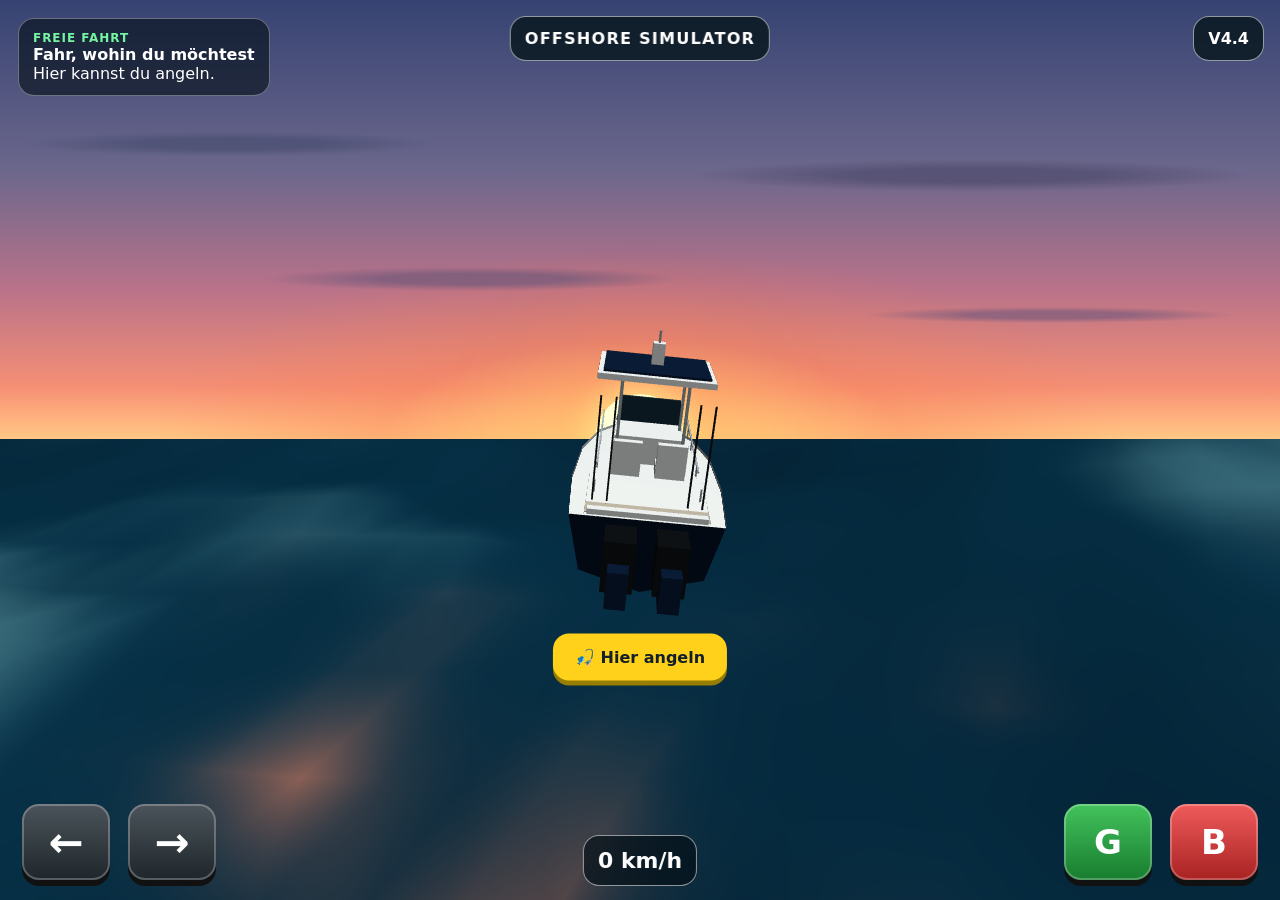
==== commit bfda2d77: "V4.4 replace box boat with tapered 3D offshore sportfishing hull" ====
--- a/index.html
+++ b/index.html
@@ -4,9 +4,9 @@
 <meta charset="utf-8">
 <meta name="viewport" content="width=device-width,initial-scale=1,viewport-fit=cover,user-scalable=no">
 <meta name="theme-color" content="#0b4f69">
-<meta name="app-version" content="4.3.0">
+<meta name="app-version" content="4.4.0">
 <meta http-equiv="Cache-Control" content="no-cache, no-store, must-revalidate">
-<title>Fishing Adventures V4.3</title>
+<title>Fishing Adventures V4.4</title>
 <style>
 *{box-sizing:border-box;-webkit-tap-highlight-color:transparent;user-select:none}html,body{margin:0;width:100%;height:100%;overflow:hidden;font-family:system-ui,-apple-system,BlinkMacSystemFont,"Segoe UI",sans-serif;background:#0b5870;color:#fff}button{font:inherit;color:inherit;border:0;touch-action:none}#app,.scene{position:absolute;inset:0;overflow:hidden}.scene{display:none}.scene.active{display:block}
 #boatScene{background:linear-gradient(#66b8c8 0 8%,#177394 8% 100%)}#boatScene:before{content:"";position:absolute;inset:8% 0 0;background:repeating-linear-gradient(165deg,rgba(255,255,255,.11) 0 2px,transparent 2px 22px),repeating-linear-gradient(15deg,rgba(255,255,255,.05) 0 1px,transparent 1px 30px)}
@@ -254,7 +254,7 @@
  clip-path:polygon(45% 0,55% 0,88% 100%,12% 100%)!important;filter:blur(8px)!important}
 
 
-/* V4.3 – fotorealistischer Sonnenuntergang + echtes 3D-Meer */
+/* V4.4 – fotorealistischer Sonnenuntergang + echtes 3D-Meer */
 .sunsetSky,.sunDisc,.cloud,.trueHorizon,.horizonGlow,.horizonMist,.horizonLine{display:none!important}
 .photoSunset{display:none!important}
 #webglOcean{
@@ -278,7 +278,7 @@
 }
 
 
-/* V4.3 generated sky and sun at sea horizon */
+/* V4.4 generated sky and sun at sea horizon */
 .sunsetSky,.trueHorizon,.sunPath,.sunDisc,.cloud,.horizonGlow,.horizonMist,.horizonLine{display:none!important}
 #boatScene{background:#2a243c!important}
 .simulatedSky{position:absolute;inset:0;z-index:0;pointer-events:none;background:radial-gradient(ellipse 45% 25% at var(--sun-screen-x,50%) 49%,rgba(255,200,88,.76),rgba(241,105,49,.34) 45%,transparent 85%),linear-gradient(to bottom,#302d51 0%,#66516b 19%,#b25c68 32%,#ef7954 43%,#ffb264 48.8%,#db744f 50%,#19354c 100%)}
@@ -289,23 +289,23 @@
 </head>
 <body>
 <div id="app">
-<section id="boatScene" class="scene active"><div class="simulatedSky" aria-hidden="true"><div class="sunAtHorizon"></div><div class="skyClouds"></div></div><canvas id="webglOcean" aria-hidden="true"></canvas><div class="sunPath" aria-hidden="true"></div><div class="boatWake"></div><div class="playBoat" id="playBoat"><img id="playBoatImg" src="boat_n.png?v=4.3.0" alt="Offshore-Angelboot"></div>
+<section id="boatScene" class="scene active"><div class="simulatedSky" aria-hidden="true"><div class="sunAtHorizon"></div><div class="skyClouds"></div></div><canvas id="webglOcean" aria-hidden="true"></canvas><div class="sunPath" aria-hidden="true"></div><div class="boatWake"></div><div class="playBoat" id="playBoat"><img id="playBoatImg" src="boat_n.png?v=4.4.0" alt="Offshore-Angelboot"></div>
   <div class="simWorld" id="simWorld" aria-hidden="true">
-    <img class="simOceanPhoto" id="simOceanPhoto" src="simulator_ocean_v22.jpg?v=4.3.0" alt="">
+    <img class="simOceanPhoto" id="simOceanPhoto" src="simulator_ocean_v22.jpg?v=4.4.0" alt="">
     <div class="simWave"></div><div class="simWave w2"></div><div class="simSpray"></div>
   </div>
   <div class="hud" style="left:50%;top:16px;transform:translateX(-50%);font-weight:800;letter-spacing:.08em">OFFSHORE SIMULATOR</div>
   <div class="waveFoam" aria-hidden="true"><i></i><i></i><i></i><i></i><i></i></div>
   <div id="goal" class="hud"><div class="label">FREIE FAHRT</div><strong>Fahr, wohin du möchtest</strong><div id="goalText">Zum Angeln anhalten.</div></div>
-  <div class="hud version">V4.3</div>
-  <div id="boat"><div class="wake"></div><img class="realBoat" src="offshore_boat_v20.png?v=4.3.0" alt="Isometrisches Offshore-Angelboot"></div>
+  <div class="hud version">V4.4</div>
+  <div id="boat"><div class="wake"></div><img class="realBoat" src="offshore_boat_v20.png?v=4.4.0" alt="Isometrisches Offshore-Angelboot"></div>
   <div class="controls steer"><button id="leftBtn" class="ctrl">←</button><button id="rightBtn" class="ctrl">→</button></div>
   <div class="controls pedals"><button id="gasBtn" class="ctrl gas">G</button><button id="brakeBtn" class="ctrl brake">B</button></div>
   <div class="hud speed"><span id="speedValue">0</span> km/h</div>
   <button id="fishBtn" class="hidden">🎣 Hier angeln</button>
 </section>
 <section id="fishingScene" class="scene">
-  <div class="hud version">V4.3</div>
+  <div class="hud version">V4.4</div>
   <div class="deckIso"><div class="console"></div><div class="cooler"></div><div class="rods"></div><div class="motor2"></div></div>
   <div id="player" class="player"><div class="head"></div><div class="body"></div><div class="leg l"></div><div class="leg r"></div><div class="shoe l"></div><div class="shoe r"></div></div>
   <div id="joystick" class="joy"><div id="stick" class="stick"></div></div>
@@ -369,15 +369,67 @@
 function push(arr,p,n,c){arr.push(p[0],p[1],p[2],n[0],n[1],n[2],c[0],c[1],c[2]);}
 function quad(arr,a,b,c,d,col){const n=v3norm(v3cross(v3sub(b,a),v3sub(c,a)));push(arr,a,n,col);push(arr,b,n,col);push(arr,c,n,col);push(arr,a,n,col);push(arr,c,n,col);push(arr,d,n,col);} 
 function addBox(arr,cx,cy,cz,sx,sy,sz,col){const x=sx/2,y=sy/2,z=sz/2;const p=[[cx-x,cy-y,cz-z],[cx+x,cy-y,cz-z],[cx+x,cy+y,cz-z],[cx-x,cy+y,cz-z],[cx-x,cy-y,cz+z],[cx+x,cy-y,cz+z],[cx+x,cy+y,cz+z],[cx-x,cy+y,cz+z]];quad(arr,p[4],p[5],p[6],p[7],col);quad(arr,p[1],p[0],p[3],p[2],col);quad(arr,p[0],p[4],p[7],p[3],col);quad(arr,p[5],p[1],p[2],p[6],col);quad(arr,p[3],p[7],p[6],p[2],col);quad(arr,p[0],p[1],p[5],p[4],col);} 
-function buildBoat(){const a=[];const navy=[0.05,0.13,0.26],white=[0.96,0.97,0.98],deck=[0.86,0.83,0.78],glass=[0.28,0.45,0.58],metal=[0.72,0.75,0.77];
- addBox(a,0,0.35,0.15,2.05,0.72,4.1,navy); addBox(a,0,0.47,-1.82,1.15,0.58,1.55,navy); addBox(a,0,0.82,-0.18,1.78,0.13,3.82,white); addBox(a,0,0.9,-0.05,1.34,0.05,3.0,deck);
- addBox(a,0,1.22,-0.35,1.18,0.62,1.72,white); addBox(a,0,1.36,-0.44,1.03,0.28,0.44,glass); addBox(a,0,1.55,-0.33,0.88,0.10,1.18,white); addBox(a,0,1.9,-0.33,1.02,0.08,1.02,white);
- const posts=[[-0.38,1.73,0.02], [0.38,1.73,0.02],[-0.38,1.73,-0.68],[0.38,1.73,-0.68]]; for(const p of posts)addBox(a,p[0],p[1],p[2],0.06,0.70,0.06,metal);
- addBox(a,0,2.18,-0.33,0.22,0.42,0.22,white); addBox(a,0,2.5,-0.33,0.03,0.60,0.03,metal); addBox(a,-0.02,2.12,-0.33,0.54,0.04,0.54,metal);
- for(const sx of [-.75,-.55,.55,.75]) addBox(a,sx,1.18,1.18,0.03,1.0,0.03,metal);
- for(const sx of [-.72,-.54,.54,.72]) addBox(a,sx,1.7,1.42,0.02,1.5,0.02,[0.15,0.13,0.11]);
+function buildBoat(){
+ const a=[],navy=[.035,.105,.21],blue=[.075,.20,.35],white=[.93,.95,.94],deck=[.75,.72,.64],glass=[.12,.27,.36],metal=[.65,.70,.73],black=[.055,.065,.075];
+ // Sculpted planing hull: pointed bow at negative Z, wide transom at positive Z.
+ const sections=[
+  {z:-2.85,w:.035,keel:.05,chine:.23,sheer:.70},
+  {z:-2.35,w:.48,keel:-.12,chine:.18,sheer:.84},
+  {z:-1.55,w:.83,keel:-.24,chine:.10,sheer:.92},
+  {z:-.45,w:1.06,keel:-.30,chine:.04,sheer:.96},
+  {z:.85,w:1.13,keel:-.27,chine:.02,sheer:.94},
+  {z:2.05,w:1.08,keel:-.20,chine:.07,sheer:.90}
+ ];
+ const ring=(q)=>[[0,q.keel,q.z],[-q.w*.82,q.chine,q.z],[-q.w,q.sheer,q.z],[q.w,q.sheer,q.z],[q.w*.82,q.chine,q.z]];
+ for(let i=0;i<sections.length-1;i++){
+  const p=ring(sections[i]),n=ring(sections[i+1]);
+  quad(a,p[0],n[0],n[1],p[1],navy);
+  quad(a,p[1],n[1],n[2],p[2],blue);
+  quad(a,p[3],n[3],n[4],p[4],blue);
+  quad(a,p[4],n[4],n[0],p[0],navy);
+  quad(a,p[2],n[2],n[3],p[3],white);
+ }
+ const stern=ring(sections[sections.length-1]);
+ quad(a,stern[0],stern[1],stern[2],stern[3],navy);
+ quad(a,stern[0],stern[3],stern[4],stern[0],navy);
+ // White gunwales and curved-looking, tapered foredeck.
+ for(let i=0;i<sections.length-1;i++){
+  const p=sections[i],n=sections[i+1];
+  quad(a,[-p.w,p.sheer+.045,p.z],[-n.w,n.sheer+.045,n.z],[-n.w,n.sheer,n.z],[-p.w,p.sheer,p.z],white);
+  quad(a,[p.w,p.sheer,p.z],[n.w,n.sheer,n.z],[n.w,n.sheer+.045,n.z],[p.w,p.sheer+.045,p.z],white);
+ }
+ // Bow deck follows hull taper; open cockpit toward stern.
+ for(let i=0;i<3;i++){
+  const p=sections[i],n=sections[i+1];
+  quad(a,[-p.w*.88,p.sheer+.012,p.z],[-n.w*.88,n.sheer+.012,n.z],[n.w*.88,n.sheer+.012,n.z],[p.w*.88,p.sheer+.012,p.z],white);
+ }
+ addBox(a,0,.87,1.17,1.75,.09,1.56,deck);
+ // Console and raked windshield, replacing the old square cabin.
+ addBox(a,0,1.16,-.42,1.10,.49,.82,white);
+ quad(a,[-.55,1.39,-.88],[.55,1.39,-.88],[.48,1.91,-.58],[-.48,1.91,-.58],glass);
+ quad(a,[-.48,1.91,-.58],[.48,1.91,-.58],[.48,1.94,-.51],[-.48,1.94,-.51],metal);
+ // T-top with slender uprights and an overhanging canopy.
+ for(const x of [-.51,.51])for(const z of [-.56,.34])addBox(a,x,1.91,z,.045,1.10,.045,metal);
+ addBox(a,0,2.49,-.15,1.78,.09,1.49,white);
+ addBox(a,0,2.56,-.15,1.62,.035,1.30,navy);
+ addBox(a,0,2.76,-.12,.19,.33,.19,white);
+ addBox(a,0,2.96,-.12,.035,.31,.035,metal);
+ // Helm seats, rear fishing cockpit, outboard engines.
+ for(const x of [-.35,.35]){
+  addBox(a,x,1.04,.35,.46,.17,.44,white);
+  addBox(a,x,1.29,.55,.46,.45,.13,white);
+  addBox(a,x,.46,2.39,.43,.74,.53,black);
+  addBox(a,x,.25,2.68,.28,.53,.44,navy);
+ }
+ addBox(a,0,.92,1.94,1.68,.12,.13,white);
+ // Bow rail, side rails and fishing rods.
+ for(const x of [-.78,.78]){
+  for(const z of [-1.75,-.92,.3,1.25])addBox(a,x,.99,z,.025,.25,.025,metal);
+  addBox(a,x,1.12,-.85,.025,.025,2.85,metal);
+ }
+ for(const x of [-.79,-.58,.58,.79])addBox(a,x,1.65,1.52,.025,1.60,.025,black);
  return makeMesh(a,false);
- }
+}
  function buildOcean(nx,nz,w,d){const data=new Float32Array((nx+1)*(nz+1)*9);const base=[];let ptr=0;for(let iz=0;iz<=nz;iz++){for(let ix=0;ix<=nx;ix++){const x=(ix/nx-.5)*w,z=(iz/nz)*d-8;base.push(x,z);data[ptr]=x;data[ptr+1]=0;data[ptr+2]=z;data[ptr+3]=0;data[ptr+4]=1;data[ptr+5]=0;data[ptr+6]=0.03;data[ptr+7]=0.34;data[ptr+8]=0.48;ptr+=9;}}const idx=[];for(let iz=0;iz<nz;iz++)for(let ix=0;ix<nx;ix++){const a=iz*(nx+1)+ix,b=a+1,c=a+nx+1,dv=c+1;idx.push(a,c,b,b,c,dv)}const vb=gl.createBuffer();gl.bindBuffer(gl.ARRAY_BUFFER,vb);gl.bufferData(gl.ARRAY_BUFFER,data,gl.DYNAMIC_DRAW);const ib=gl.createBuffer();gl.bindBuffer(gl.ELEMENT_ARRAY_BUFFER,ib);gl.bufferData(gl.ELEMENT_ARRAY_BUFFER,new Uint16Array(idx),gl.STATIC_DRAW);return {vb,ib,count:idx.length,data,base,nx,nz}; }
  function init3D(){if(!gl)return; const vs=`attribute vec3 aPos; attribute vec3 aNor; attribute vec3 aCol; uniform mat4 uMVP; uniform mat4 uModel; uniform float uWater; varying vec3 vCol; varying vec3 vNor; varying float vWater; varying float vY; void main(){ vec4 wp=uModel*vec4(aPos,1.0); vNor=normalize((uModel*vec4(aNor,0.0)).xyz); vCol=aCol; vWater=uWater; vY=wp.y; gl_Position=uMVP*vec4(aPos,1.0);} `;
  const fs=`precision mediump float; varying vec3 vCol; varying vec3 vNor; varying float vWater; varying float vY; uniform float uHorizonY; void main(){ if(vWater>0.5 && gl_FragCoord.y>uHorizonY) discard; vec3 n=normalize(vNor); vec3 l=normalize(vec3(0.35,0.95,0.22)); float diff=max(dot(n,l),0.0); float spec=pow(max(dot(reflect(-l,n),normalize(vec3(0.0,0.85,0.55))),0.0),18.0); vec3 col=vCol; if(vWater>0.5){ float crest=smoothstep(0.18,0.55,vY); col=mix(vec3(0.018,0.095,0.16),vec3(0.025,0.29,0.40),0.42+vY*0.24); col+=crest*vec3(0.20,0.22,0.19);} vec3 warm=vec3(1.0,0.31,0.045); float sunsetSpec=(vWater>0.5?spec*1.25:0.0); vec3 lit=col*(0.34+diff*0.70)+spec*(vWater>0.5?0.16:0.08)+warm*sunsetSpec; gl_FragColor=vec4(lit,1.0);} `;
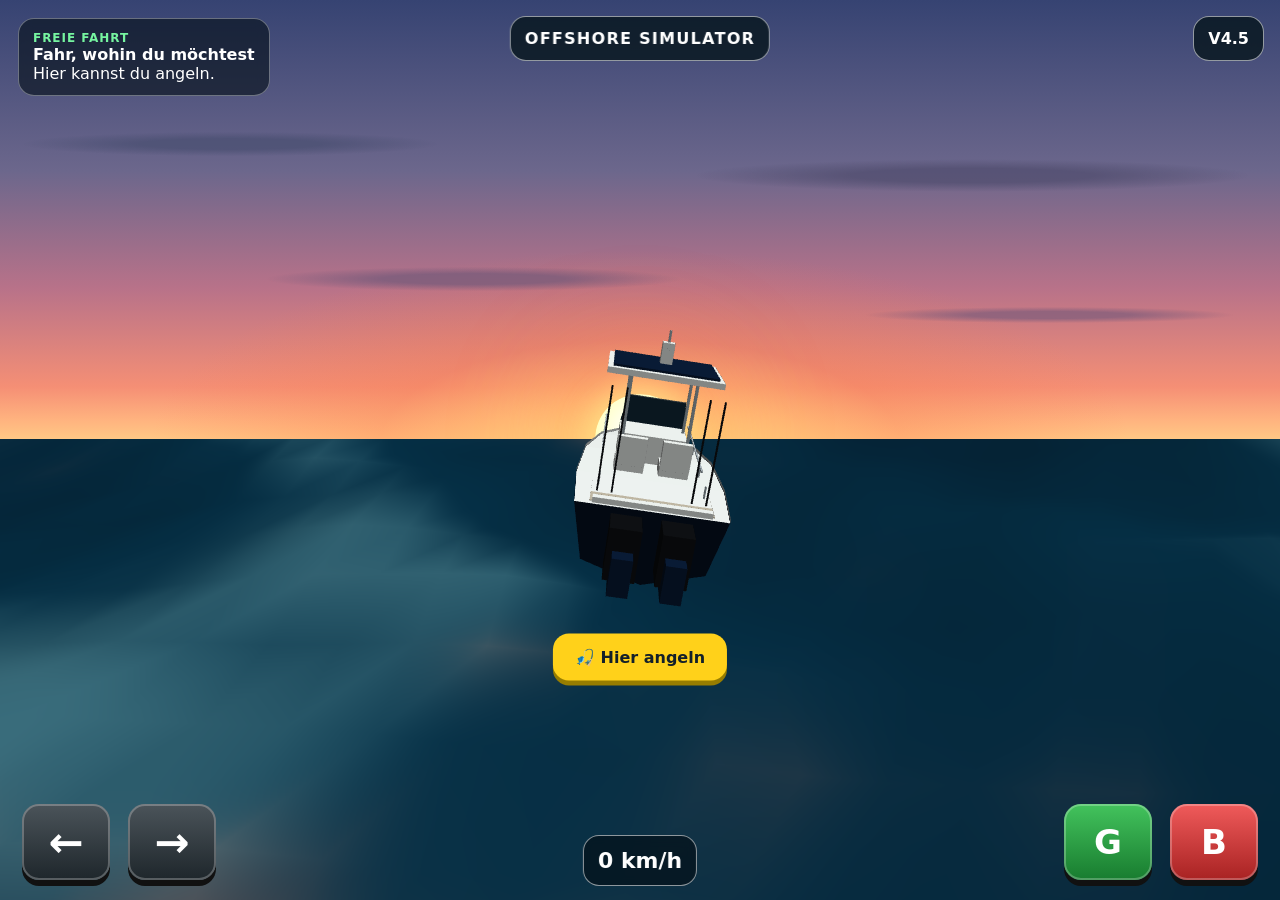
==== commit 6a3c8a24: "V4.5 disable iOS text selection and callout on long-press game controls" ====
--- a/index.html
+++ b/index.html
@@ -4,9 +4,9 @@
 <meta charset="utf-8">
 <meta name="viewport" content="width=device-width,initial-scale=1,viewport-fit=cover,user-scalable=no">
 <meta name="theme-color" content="#0b4f69">
-<meta name="app-version" content="4.4.0">
+<meta name="app-version" content="4.5.0">
 <meta http-equiv="Cache-Control" content="no-cache, no-store, must-revalidate">
-<title>Fishing Adventures V4.4</title>
+<title>Fishing Adventures V4.5</title>
 <style>
 *{box-sizing:border-box;-webkit-tap-highlight-color:transparent;user-select:none}html,body{margin:0;width:100%;height:100%;overflow:hidden;font-family:system-ui,-apple-system,BlinkMacSystemFont,"Segoe UI",sans-serif;background:#0b5870;color:#fff}button{font:inherit;color:inherit;border:0;touch-action:none}#app,.scene{position:absolute;inset:0;overflow:hidden}.scene{display:none}.scene.active{display:block}
 #boatScene{background:linear-gradient(#66b8c8 0 8%,#177394 8% 100%)}#boatScene:before{content:"";position:absolute;inset:8% 0 0;background:repeating-linear-gradient(165deg,rgba(255,255,255,.11) 0 2px,transparent 2px 22px),repeating-linear-gradient(15deg,rgba(255,255,255,.05) 0 1px,transparent 1px 30px)}
@@ -254,7 +254,7 @@
  clip-path:polygon(45% 0,55% 0,88% 100%,12% 100%)!important;filter:blur(8px)!important}
 
 
-/* V4.4 – fotorealistischer Sonnenuntergang + echtes 3D-Meer */
+/* V4.5 – fotorealistischer Sonnenuntergang + echtes 3D-Meer */
 .sunsetSky,.sunDisc,.cloud,.trueHorizon,.horizonGlow,.horizonMist,.horizonLine{display:none!important}
 .photoSunset{display:none!important}
 #webglOcean{
@@ -278,34 +278,44 @@
 }
 
 
-/* V4.4 generated sky and sun at sea horizon */
+/* V4.5 generated sky and sun at sea horizon */
 .sunsetSky,.trueHorizon,.sunPath,.sunDisc,.cloud,.horizonGlow,.horizonMist,.horizonLine{display:none!important}
 #boatScene{background:#2a243c!important}
 .simulatedSky{position:absolute;inset:0;z-index:0;pointer-events:none;background:radial-gradient(ellipse 45% 25% at var(--sun-screen-x,50%) 49%,rgba(255,200,88,.76),rgba(241,105,49,.34) 45%,transparent 85%),linear-gradient(to bottom,#302d51 0%,#66516b 19%,#b25c68 32%,#ef7954 43%,#ffb264 48.8%,#db744f 50%,#19354c 100%)}
 .sunAtHorizon{position:absolute;left:var(--sun-screen-x,50%);top:48.8%;width:clamp(48px,7vw,100px);aspect-ratio:1;transform:translate(-50%,-50%);border-radius:50%;background:radial-gradient(circle at 45% 40%,#fffde6 0%,#fff6ad 48%,#ffce5e 78%,#ff8b3b 100%);box-shadow:0 0 28px 9px rgba(255,205,103,.8),0 0 110px 45px rgba(255,125,50,.32)}
 .skyClouds{position:absolute;inset:0 0 50%;opacity:.68;background:radial-gradient(ellipse 18% 3% at 18% 32%,#42384f 40%,transparent 90%),radial-gradient(ellipse 24% 4% at 76% 39%,#48354b 40%,transparent 90%),radial-gradient(ellipse 18% 3% at 37% 62%,#694258 40%,transparent 90%),radial-gradient(ellipse 16% 2% at 82% 70%,#74455a 40%,transparent 90%)}
 #webglOcean{clip-path:none!important;-webkit-clip-path:none!important}
+
+/* V4.5: prevent iOS Safari selection/callouts while holding game controls */
+html,body,#app,.scene,.controls,.controls *,button,.hud,.playBoat,#boatScene,#fishingScene{
+ -webkit-user-select:none!important;user-select:none!important;
+ -webkit-touch-callout:none!important;
+ -webkit-tap-highlight-color:transparent!important;
+}
+button,.ctrl,.controls,.controls *{touch-action:none!important;-webkit-appearance:none;}
+*:focus{-webkit-tap-highlight-color:transparent;}
+
 </style>
 </head>
 <body>
 <div id="app">
-<section id="boatScene" class="scene active"><div class="simulatedSky" aria-hidden="true"><div class="sunAtHorizon"></div><div class="skyClouds"></div></div><canvas id="webglOcean" aria-hidden="true"></canvas><div class="sunPath" aria-hidden="true"></div><div class="boatWake"></div><div class="playBoat" id="playBoat"><img id="playBoatImg" src="boat_n.png?v=4.4.0" alt="Offshore-Angelboot"></div>
+<section id="boatScene" class="scene active"><div class="simulatedSky" aria-hidden="true"><div class="sunAtHorizon"></div><div class="skyClouds"></div></div><canvas id="webglOcean" aria-hidden="true"></canvas><div class="sunPath" aria-hidden="true"></div><div class="boatWake"></div><div class="playBoat" id="playBoat"><img id="playBoatImg" src="boat_n.png?v=4.5.0" alt="Offshore-Angelboot"></div>
   <div class="simWorld" id="simWorld" aria-hidden="true">
-    <img class="simOceanPhoto" id="simOceanPhoto" src="simulator_ocean_v22.jpg?v=4.4.0" alt="">
+    <img class="simOceanPhoto" id="simOceanPhoto" src="simulator_ocean_v22.jpg?v=4.5.0" alt="">
     <div class="simWave"></div><div class="simWave w2"></div><div class="simSpray"></div>
   </div>
   <div class="hud" style="left:50%;top:16px;transform:translateX(-50%);font-weight:800;letter-spacing:.08em">OFFSHORE SIMULATOR</div>
   <div class="waveFoam" aria-hidden="true"><i></i><i></i><i></i><i></i><i></i></div>
   <div id="goal" class="hud"><div class="label">FREIE FAHRT</div><strong>Fahr, wohin du möchtest</strong><div id="goalText">Zum Angeln anhalten.</div></div>
-  <div class="hud version">V4.4</div>
-  <div id="boat"><div class="wake"></div><img class="realBoat" src="offshore_boat_v20.png?v=4.4.0" alt="Isometrisches Offshore-Angelboot"></div>
+  <div class="hud version">V4.5</div>
+  <div id="boat"><div class="wake"></div><img class="realBoat" src="offshore_boat_v20.png?v=4.5.0" alt="Isometrisches Offshore-Angelboot"></div>
   <div class="controls steer"><button id="leftBtn" class="ctrl">←</button><button id="rightBtn" class="ctrl">→</button></div>
   <div class="controls pedals"><button id="gasBtn" class="ctrl gas">G</button><button id="brakeBtn" class="ctrl brake">B</button></div>
   <div class="hud speed"><span id="speedValue">0</span> km/h</div>
   <button id="fishBtn" class="hidden">🎣 Hier angeln</button>
 </section>
 <section id="fishingScene" class="scene">
-  <div class="hud version">V4.4</div>
+  <div class="hud version">V4.5</div>
   <div class="deckIso"><div class="console"></div><div class="cooler"></div><div class="rods"></div><div class="motor2"></div></div>
   <div id="player" class="player"><div class="head"></div><div class="body"></div><div class="leg l"></div><div class="leg r"></div><div class="shoe l"></div><div class="shoe r"></div></div>
   <div id="joystick" class="joy"><div id="stick" class="stick"></div></div>
@@ -459,5 +469,15 @@
  window.addEventListener('resize',()=>{if(gl&&ready)render3D(performance.now())});
 })();
 
+
+/* iOS long-press: stop selection and context menus without blocking pointer controls. */
+(function(){
+ const isGameControl=el=>!!(el&&el.closest&&el.closest('button,.controls,.ctrl'));
+ document.addEventListener('contextmenu',e=>{if(isGameControl(e.target))e.preventDefault()},{capture:true});
+ document.addEventListener('selectstart',e=>{if(e.target.closest&&e.target.closest('#app'))e.preventDefault()},{capture:true});
+ document.addEventListener('dragstart',e=>{if(e.target.closest&&e.target.closest('#app'))e.preventDefault()},{capture:true});
+ document.addEventListener('gesturestart',e=>{if(isGameControl(e.target))e.preventDefault()},{passive:false});
+})();
+
 </script>
 </body></html>
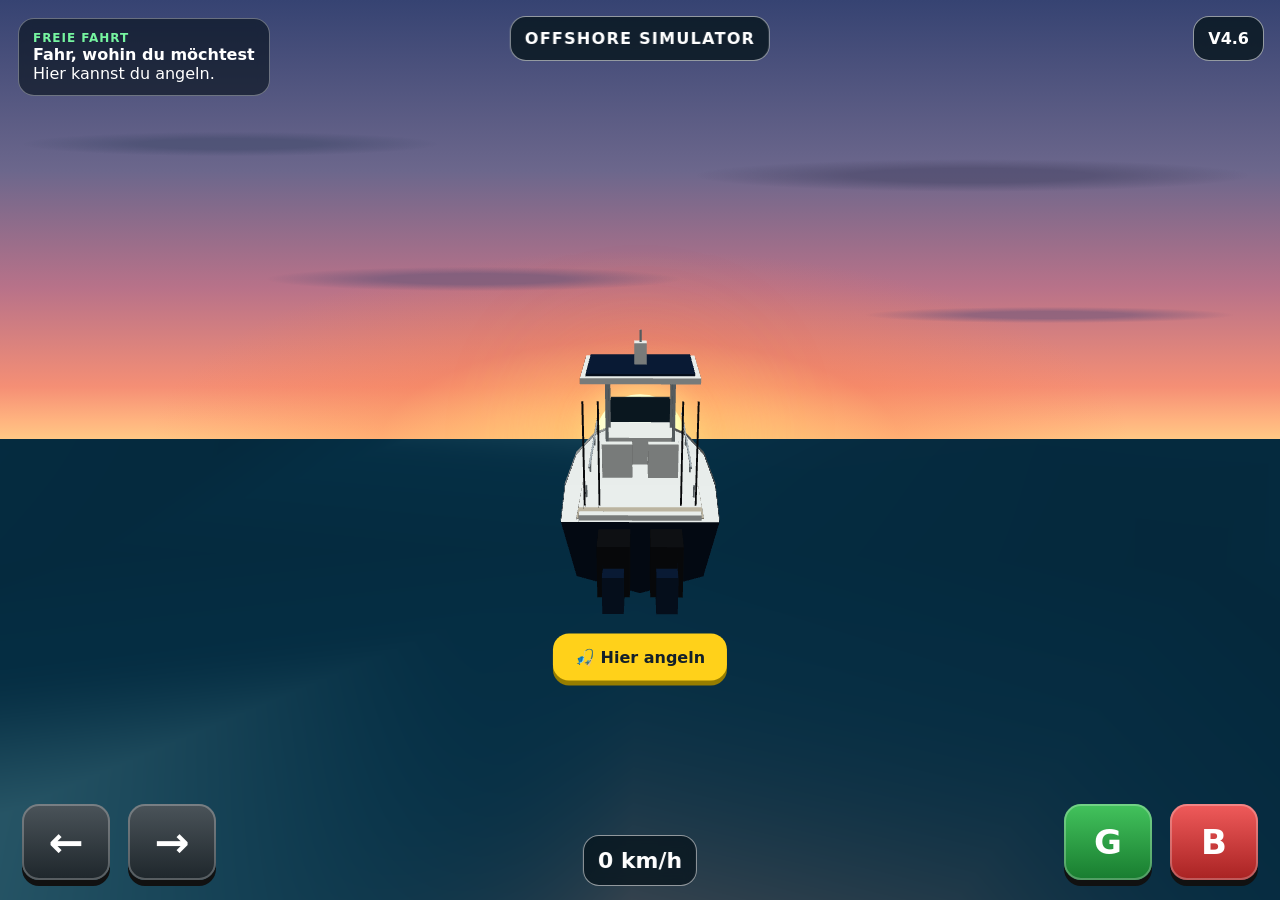
==== commit 53cf47a9: "V4.6 keep ocean centered around boat with expanded seamless water mesh" ====
--- a/index.html
+++ b/index.html
@@ -4,9 +4,9 @@
 <meta charset="utf-8">
 <meta name="viewport" content="width=device-width,initial-scale=1,viewport-fit=cover,user-scalable=no">
 <meta name="theme-color" content="#0b4f69">
-<meta name="app-version" content="4.5.0">
+<meta name="app-version" content="4.6.0">
 <meta http-equiv="Cache-Control" content="no-cache, no-store, must-revalidate">
-<title>Fishing Adventures V4.5</title>
+<title>Fishing Adventures V4.6</title>
 <style>
 *{box-sizing:border-box;-webkit-tap-highlight-color:transparent;user-select:none}html,body{margin:0;width:100%;height:100%;overflow:hidden;font-family:system-ui,-apple-system,BlinkMacSystemFont,"Segoe UI",sans-serif;background:#0b5870;color:#fff}button{font:inherit;color:inherit;border:0;touch-action:none}#app,.scene{position:absolute;inset:0;overflow:hidden}.scene{display:none}.scene.active{display:block}
 #boatScene{background:linear-gradient(#66b8c8 0 8%,#177394 8% 100%)}#boatScene:before{content:"";position:absolute;inset:8% 0 0;background:repeating-linear-gradient(165deg,rgba(255,255,255,.11) 0 2px,transparent 2px 22px),repeating-linear-gradient(15deg,rgba(255,255,255,.05) 0 1px,transparent 1px 30px)}
@@ -254,7 +254,7 @@
  clip-path:polygon(45% 0,55% 0,88% 100%,12% 100%)!important;filter:blur(8px)!important}
 
 
-/* V4.5 – fotorealistischer Sonnenuntergang + echtes 3D-Meer */
+/* V4.6 – fotorealistischer Sonnenuntergang + echtes 3D-Meer */
 .sunsetSky,.sunDisc,.cloud,.trueHorizon,.horizonGlow,.horizonMist,.horizonLine{display:none!important}
 .photoSunset{display:none!important}
 #webglOcean{
@@ -278,7 +278,7 @@
 }
 
 
-/* V4.5 generated sky and sun at sea horizon */
+/* V4.6 generated sky and sun at sea horizon */
 .sunsetSky,.trueHorizon,.sunPath,.sunDisc,.cloud,.horizonGlow,.horizonMist,.horizonLine{display:none!important}
 #boatScene{background:#2a243c!important}
 .simulatedSky{position:absolute;inset:0;z-index:0;pointer-events:none;background:radial-gradient(ellipse 45% 25% at var(--sun-screen-x,50%) 49%,rgba(255,200,88,.76),rgba(241,105,49,.34) 45%,transparent 85%),linear-gradient(to bottom,#302d51 0%,#66516b 19%,#b25c68 32%,#ef7954 43%,#ffb264 48.8%,#db744f 50%,#19354c 100%)}
@@ -286,7 +286,7 @@
 .skyClouds{position:absolute;inset:0 0 50%;opacity:.68;background:radial-gradient(ellipse 18% 3% at 18% 32%,#42384f 40%,transparent 90%),radial-gradient(ellipse 24% 4% at 76% 39%,#48354b 40%,transparent 90%),radial-gradient(ellipse 18% 3% at 37% 62%,#694258 40%,transparent 90%),radial-gradient(ellipse 16% 2% at 82% 70%,#74455a 40%,transparent 90%)}
 #webglOcean{clip-path:none!important;-webkit-clip-path:none!important}
 
-/* V4.5: prevent iOS Safari selection/callouts while holding game controls */
+/* V4.6: prevent iOS Safari selection/callouts while holding game controls */
 html,body,#app,.scene,.controls,.controls *,button,.hud,.playBoat,#boatScene,#fishingScene{
  -webkit-user-select:none!important;user-select:none!important;
  -webkit-touch-callout:none!important;
@@ -299,23 +299,23 @@
 </head>
 <body>
 <div id="app">
-<section id="boatScene" class="scene active"><div class="simulatedSky" aria-hidden="true"><div class="sunAtHorizon"></div><div class="skyClouds"></div></div><canvas id="webglOcean" aria-hidden="true"></canvas><div class="sunPath" aria-hidden="true"></div><div class="boatWake"></div><div class="playBoat" id="playBoat"><img id="playBoatImg" src="boat_n.png?v=4.5.0" alt="Offshore-Angelboot"></div>
+<section id="boatScene" class="scene active"><div class="simulatedSky" aria-hidden="true"><div class="sunAtHorizon"></div><div class="skyClouds"></div></div><canvas id="webglOcean" aria-hidden="true"></canvas><div class="sunPath" aria-hidden="true"></div><div class="boatWake"></div><div class="playBoat" id="playBoat"><img id="playBoatImg" src="boat_n.png?v=4.6.0" alt="Offshore-Angelboot"></div>
   <div class="simWorld" id="simWorld" aria-hidden="true">
-    <img class="simOceanPhoto" id="simOceanPhoto" src="simulator_ocean_v22.jpg?v=4.5.0" alt="">
+    <img class="simOceanPhoto" id="simOceanPhoto" src="simulator_ocean_v22.jpg?v=4.6.0" alt="">
     <div class="simWave"></div><div class="simWave w2"></div><div class="simSpray"></div>
   </div>
   <div class="hud" style="left:50%;top:16px;transform:translateX(-50%);font-weight:800;letter-spacing:.08em">OFFSHORE SIMULATOR</div>
   <div class="waveFoam" aria-hidden="true"><i></i><i></i><i></i><i></i><i></i></div>
   <div id="goal" class="hud"><div class="label">FREIE FAHRT</div><strong>Fahr, wohin du möchtest</strong><div id="goalText">Zum Angeln anhalten.</div></div>
-  <div class="hud version">V4.5</div>
-  <div id="boat"><div class="wake"></div><img class="realBoat" src="offshore_boat_v20.png?v=4.5.0" alt="Isometrisches Offshore-Angelboot"></div>
+  <div class="hud version">V4.6</div>
+  <div id="boat"><div class="wake"></div><img class="realBoat" src="offshore_boat_v20.png?v=4.6.0" alt="Isometrisches Offshore-Angelboot"></div>
   <div class="controls steer"><button id="leftBtn" class="ctrl">←</button><button id="rightBtn" class="ctrl">→</button></div>
   <div class="controls pedals"><button id="gasBtn" class="ctrl gas">G</button><button id="brakeBtn" class="ctrl brake">B</button></div>
   <div class="hud speed"><span id="speedValue">0</span> km/h</div>
   <button id="fishBtn" class="hidden">🎣 Hier angeln</button>
 </section>
 <section id="fishingScene" class="scene">
-  <div class="hud version">V4.5</div>
+  <div class="hud version">V4.6</div>
   <div class="deckIso"><div class="console"></div><div class="cooler"></div><div class="rods"></div><div class="motor2"></div></div>
   <div id="player" class="player"><div class="head"></div><div class="body"></div><div class="leg l"></div><div class="leg r"></div><div class="shoe l"></div><div class="shoe r"></div></div>
   <div id="joystick" class="joy"><div id="stick" class="stick"></div></div>
@@ -440,13 +440,13 @@
  for(const x of [-.79,-.58,.58,.79])addBox(a,x,1.65,1.52,.025,1.60,.025,black);
  return makeMesh(a,false);
 }
- function buildOcean(nx,nz,w,d){const data=new Float32Array((nx+1)*(nz+1)*9);const base=[];let ptr=0;for(let iz=0;iz<=nz;iz++){for(let ix=0;ix<=nx;ix++){const x=(ix/nx-.5)*w,z=(iz/nz)*d-8;base.push(x,z);data[ptr]=x;data[ptr+1]=0;data[ptr+2]=z;data[ptr+3]=0;data[ptr+4]=1;data[ptr+5]=0;data[ptr+6]=0.03;data[ptr+7]=0.34;data[ptr+8]=0.48;ptr+=9;}}const idx=[];for(let iz=0;iz<nz;iz++)for(let ix=0;ix<nx;ix++){const a=iz*(nx+1)+ix,b=a+1,c=a+nx+1,dv=c+1;idx.push(a,c,b,b,c,dv)}const vb=gl.createBuffer();gl.bindBuffer(gl.ARRAY_BUFFER,vb);gl.bufferData(gl.ARRAY_BUFFER,data,gl.DYNAMIC_DRAW);const ib=gl.createBuffer();gl.bindBuffer(gl.ELEMENT_ARRAY_BUFFER,ib);gl.bufferData(gl.ELEMENT_ARRAY_BUFFER,new Uint16Array(idx),gl.STATIC_DRAW);return {vb,ib,count:idx.length,data,base,nx,nz}; }
+ function buildOcean(nx,nz,w,d){const data=new Float32Array((nx+1)*(nz+1)*9);const base=[];let ptr=0;for(let iz=0;iz<=nz;iz++){for(let ix=0;ix<=nx;ix++){const x=(ix/nx-.5)*w,z=(iz/nz-.5)*d;base.push(x,z);data[ptr]=x;data[ptr+1]=0;data[ptr+2]=z;data[ptr+3]=0;data[ptr+4]=1;data[ptr+5]=0;data[ptr+6]=0.03;data[ptr+7]=0.34;data[ptr+8]=0.48;ptr+=9;}}const idx=[];for(let iz=0;iz<nz;iz++)for(let ix=0;ix<nx;ix++){const a=iz*(nx+1)+ix,b=a+1,c=a+nx+1,dv=c+1;idx.push(a,c,b,b,c,dv)}const vb=gl.createBuffer();gl.bindBuffer(gl.ARRAY_BUFFER,vb);gl.bufferData(gl.ARRAY_BUFFER,data,gl.DYNAMIC_DRAW);const ib=gl.createBuffer();gl.bindBuffer(gl.ELEMENT_ARRAY_BUFFER,ib);gl.bufferData(gl.ELEMENT_ARRAY_BUFFER,new Uint16Array(idx),gl.STATIC_DRAW);return {vb,ib,count:idx.length,data,base,nx,nz}; }
  function init3D(){if(!gl)return; const vs=`attribute vec3 aPos; attribute vec3 aNor; attribute vec3 aCol; uniform mat4 uMVP; uniform mat4 uModel; uniform float uWater; varying vec3 vCol; varying vec3 vNor; varying float vWater; varying float vY; void main(){ vec4 wp=uModel*vec4(aPos,1.0); vNor=normalize((uModel*vec4(aNor,0.0)).xyz); vCol=aCol; vWater=uWater; vY=wp.y; gl_Position=uMVP*vec4(aPos,1.0);} `;
  const fs=`precision mediump float; varying vec3 vCol; varying vec3 vNor; varying float vWater; varying float vY; uniform float uHorizonY; void main(){ if(vWater>0.5 && gl_FragCoord.y>uHorizonY) discard; vec3 n=normalize(vNor); vec3 l=normalize(vec3(0.35,0.95,0.22)); float diff=max(dot(n,l),0.0); float spec=pow(max(dot(reflect(-l,n),normalize(vec3(0.0,0.85,0.55))),0.0),18.0); vec3 col=vCol; if(vWater>0.5){ float crest=smoothstep(0.18,0.55,vY); col=mix(vec3(0.018,0.095,0.16),vec3(0.025,0.29,0.40),0.42+vY*0.24); col+=crest*vec3(0.20,0.22,0.19);} vec3 warm=vec3(1.0,0.31,0.045); float sunsetSpec=(vWater>0.5?spec*1.25:0.0); vec3 lit=col*(0.34+diff*0.70)+spec*(vWater>0.5?0.16:0.08)+warm*sunsetSpec; gl_FragColor=vec4(lit,1.0);} `;
  prog=createProgram(vs,fs); gl.useProgram(prog); loc.pos=gl.getAttribLocation(prog,'aPos'); loc.nor=gl.getAttribLocation(prog,'aNor'); loc.col=gl.getAttribLocation(prog,'aCol'); loc.mvp=gl.getUniformLocation(prog,'uMVP'); loc.horizon=gl.getUniformLocation(prog,'uHorizonY'); loc.model=gl.getUniformLocation(prog,'uModel'); loc.water=gl.getUniformLocation(prog,'uWater');
- boat=buildBoat(); ocean=buildOcean(92,118,70,150); gl.enable(gl.DEPTH_TEST); ready=true; }
+ boat=buildBoat(); ocean=buildOcean(112,112,900,900); gl.enable(gl.DEPTH_TEST); ready=true; }
  function bindMesh(mesh,indexed){gl.bindBuffer(gl.ARRAY_BUFFER,mesh.vb);gl.enableVertexAttribArray(loc.pos);gl.vertexAttribPointer(loc.pos,3,gl.FLOAT,false,36,0);gl.enableVertexAttribArray(loc.nor);gl.vertexAttribPointer(loc.nor,3,gl.FLOAT,false,36,12);gl.enableVertexAttribArray(loc.col);gl.vertexAttribPointer(loc.col,3,gl.FLOAT,false,36,24); if(indexed)gl.bindBuffer(gl.ELEMENT_ARRAY_BUFFER,mesh.ib);} 
- function updateOcean(t){const d=ocean.data,b=ocean.base;let ptr=0;for(let i=0;i<b.length;i+=2){const s=waveSample(b[i],b[i+1],t);const nx=-s.dx, nz=-s.dz, inv=1/Math.hypot(nx,1,nz);d[ptr]=s.ox; d[ptr+1]=s.y; d[ptr+2]=s.oz; d[ptr+3]=nx*inv; d[ptr+4]=1*inv; d[ptr+5]=nz*inv; d[ptr+6]=0.02; d[ptr+7]=0.34+Math.max(0,s.y)*0.08; d[ptr+8]=0.48+Math.max(0,s.y)*0.10; ptr+=9;} gl.bindBuffer(gl.ARRAY_BUFFER,ocean.vb); gl.bufferSubData(gl.ARRAY_BUFFER,0,d); }
+ function updateOcean(t){const d=ocean.data,b=ocean.base;let ptr=0;for(let i=0;i<b.length;i+=2){const s=waveSample(b[i]+boatState.x,b[i+1]+boatState.z,t);const nx=-s.dx, nz=-s.dz, inv=1/Math.hypot(nx,1,nz);d[ptr]=s.ox; d[ptr+1]=s.y; d[ptr+2]=s.oz; d[ptr+3]=nx*inv; d[ptr+4]=1*inv; d[ptr+5]=nz*inv; d[ptr+6]=0.02; d[ptr+7]=0.34+Math.max(0,s.y)*0.08; d[ptr+8]=0.48+Math.max(0,s.y)*0.10; ptr+=9;} gl.bindBuffer(gl.ARRAY_BUFFER,ocean.vb); gl.bufferSubData(gl.ARRAY_BUFFER,0,d); }
  function drawMesh(mesh,model,vp,isWater,indexed){const mvp=m4mul(vp,model); gl.uniformMatrix4fv(loc.mvp,false,mvp); gl.uniformMatrix4fv(loc.model,false,model); gl.uniform1f(loc.water,isWater?1:0); bindMesh(mesh,indexed); if(indexed) gl.drawElements(gl.TRIANGLES,mesh.count,gl.UNSIGNED_SHORT,0); else gl.drawArrays(gl.TRIANGLES,0,mesh.count); }
  function resizeCanvas(){const dpr=Math.min(window.devicePixelRatio||1,2);const w=Math.max(2,Math.floor(canvas.clientWidth*dpr)),h=Math.max(2,Math.floor(canvas.clientHeight*dpr)); if(canvas.width!==w||canvas.height!==h){canvas.width=w;canvas.height=h;} gl.viewport(0,0,w,h); if(loc.horizon)gl.uniform1f(loc.horizon,h*0.512); return [w,h]; }
  function updateWorldSun(){
@@ -460,7 +460,7 @@
   const sun=document.querySelector('.sunAtHorizon');
   if(sun)sun.style.visibility=visible?'visible':'hidden';
 }
-function render3D(now){ if(!gl||!ready) return; updateWorldSun(); const t=now*0.001; const [w,h]=resizeCanvas(); updateOcean(t); gl.clearColor(0.025,0.085,0.13,0); gl.clear(gl.COLOR_BUFFER_BIT|gl.DEPTH_BUFFER_BIT); const sC=waveSample(boatState.x,boatState.z,t), sB=waveSample(boatState.x+Math.sin(boatState.yaw)*2.2,boatState.z-Math.cos(boatState.yaw)*2.2,t), sS=waveSample(boatState.x-Math.sin(boatState.yaw)*2.0,boatState.z+Math.cos(boatState.yaw)*2.0,t), sP=waveSample(boatState.x-Math.cos(boatState.yaw)*1.1,boatState.z-Math.sin(boatState.yaw)*1.1,t), sT=waveSample(boatState.x+Math.cos(boatState.yaw)*1.1,boatState.z+Math.sin(boatState.yaw)*1.1,t); const pitch=Math.atan2(sB.y-sS.y,4.2)*0.8; const roll=Math.atan2(sT.y-sP.y,2.2)*0.9; const boatY=sC.y+0.45; const camDist=9.8, camHeight=4.9; const eye=[boatState.x-Math.sin(boatState.yaw)*camDist, boatY+camHeight, boatState.z+Math.cos(boatState.yaw)*camDist]; const target=[boatState.x, boatY+0.72, boatState.z-0.8]; const vp=m4mul(m4persp(Math.PI/3,w/h,0.1,240), m4look(eye,target,[0,1,0])); drawMesh(ocean,m4identity(),vp,true,true); let model=m4mul(m4translate(boatState.x,boatY,boatState.z), m4mul(m4rotY(boatState.yaw), m4mul(m4rotZ(roll), m4mul(m4rotX(pitch), m4scale(0.85,0.85,0.85))))); drawMesh(boat,model,vp,false,false); }
+function render3D(now){ if(!gl||!ready) return; updateWorldSun(); const t=now*0.001; const [w,h]=resizeCanvas(); updateOcean(t); gl.clearColor(0.025,0.085,0.13,0); gl.clear(gl.COLOR_BUFFER_BIT|gl.DEPTH_BUFFER_BIT); const sC=waveSample(boatState.x,boatState.z,t), sB=waveSample(boatState.x+Math.sin(boatState.yaw)*2.2,boatState.z-Math.cos(boatState.yaw)*2.2,t), sS=waveSample(boatState.x-Math.sin(boatState.yaw)*2.0,boatState.z+Math.cos(boatState.yaw)*2.0,t), sP=waveSample(boatState.x-Math.cos(boatState.yaw)*1.1,boatState.z-Math.sin(boatState.yaw)*1.1,t), sT=waveSample(boatState.x+Math.cos(boatState.yaw)*1.1,boatState.z+Math.sin(boatState.yaw)*1.1,t); const pitch=Math.atan2(sB.y-sS.y,4.2)*0.8; const roll=Math.atan2(sT.y-sP.y,2.2)*0.9; const boatY=sC.y+0.45; const camDist=9.8, camHeight=4.9; const eye=[boatState.x-Math.sin(boatState.yaw)*camDist, boatY+camHeight, boatState.z+Math.cos(boatState.yaw)*camDist]; const target=[boatState.x, boatY+0.72, boatState.z-0.8]; const vp=m4mul(m4persp(Math.PI/3,w/h,0.1,700), m4look(eye,target,[0,1,0])); drawMesh(ocean,m4identity(),vp,true,true); let model=m4mul(m4translate(boatState.x,boatY,boatState.z), m4mul(m4rotY(boatState.yaw), m4mul(m4rotZ(roll), m4mul(m4rotX(pitch), m4scale(0.85,0.85,0.85))))); drawMesh(boat,model,vp,false,false); }
  try{init3D()}catch(e){console.warn('init3D failed',e)}
 
  let last=performance.now();
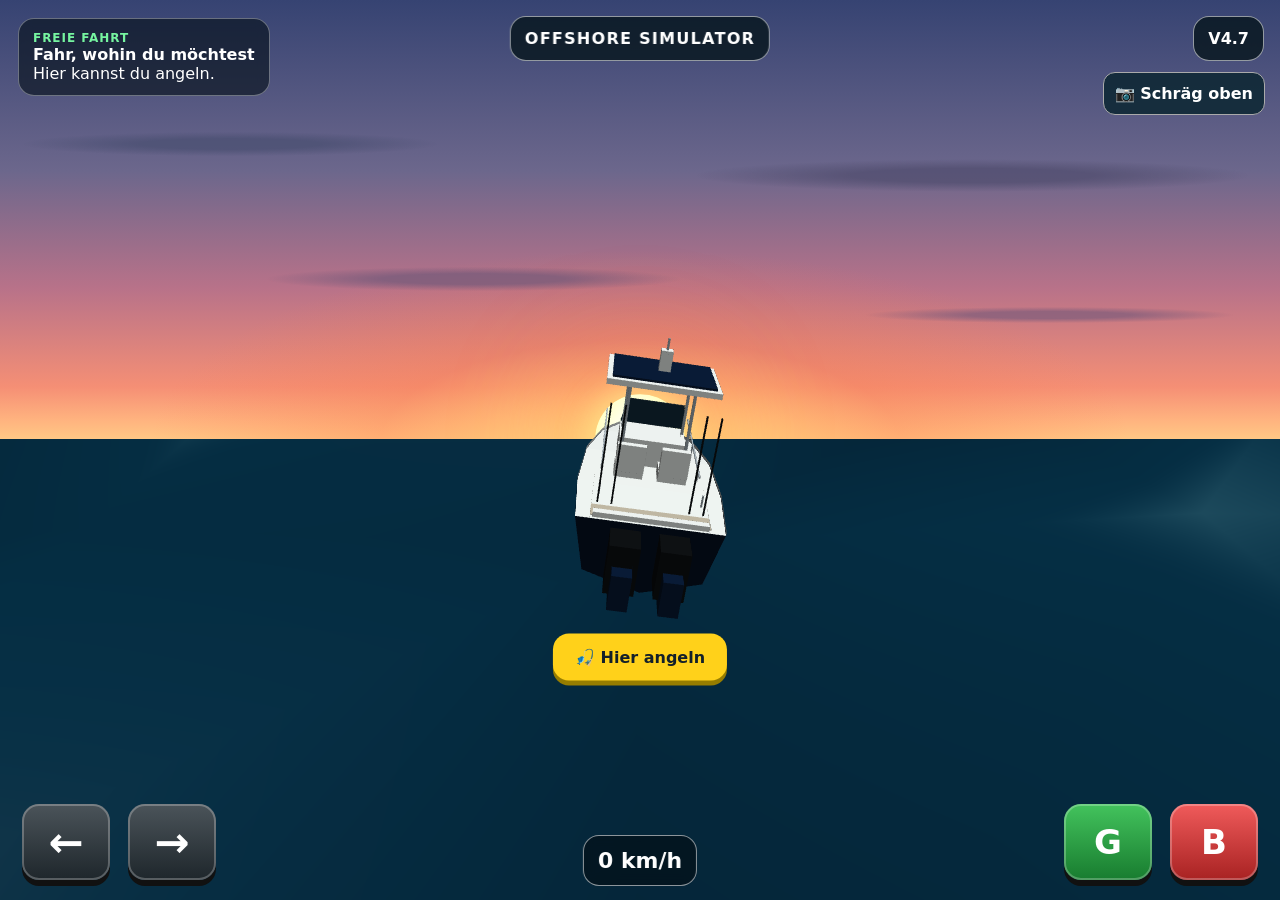
==== commit 8c82bb3e: "V4.7 camera modes: overhead, first person, bow" ====
--- a/index.html
+++ b/index.html
@@ -4,9 +4,9 @@
 <meta charset="utf-8">
 <meta name="viewport" content="width=device-width,initial-scale=1,viewport-fit=cover,user-scalable=no">
 <meta name="theme-color" content="#0b4f69">
-<meta name="app-version" content="4.6.0">
+<meta name="app-version" content="4.7.0">
 <meta http-equiv="Cache-Control" content="no-cache, no-store, must-revalidate">
-<title>Fishing Adventures V4.6</title>
+<title>Fishing Adventures V4.7</title>
 <style>
 *{box-sizing:border-box;-webkit-tap-highlight-color:transparent;user-select:none}html,body{margin:0;width:100%;height:100%;overflow:hidden;font-family:system-ui,-apple-system,BlinkMacSystemFont,"Segoe UI",sans-serif;background:#0b5870;color:#fff}button{font:inherit;color:inherit;border:0;touch-action:none}#app,.scene{position:absolute;inset:0;overflow:hidden}.scene{display:none}.scene.active{display:block}
 #boatScene{background:linear-gradient(#66b8c8 0 8%,#177394 8% 100%)}#boatScene:before{content:"";position:absolute;inset:8% 0 0;background:repeating-linear-gradient(165deg,rgba(255,255,255,.11) 0 2px,transparent 2px 22px),repeating-linear-gradient(15deg,rgba(255,255,255,.05) 0 1px,transparent 1px 30px)}
@@ -254,7 +254,7 @@
  clip-path:polygon(45% 0,55% 0,88% 100%,12% 100%)!important;filter:blur(8px)!important}
 
 
-/* V4.6 – fotorealistischer Sonnenuntergang + echtes 3D-Meer */
+/* V4.7 – fotorealistischer Sonnenuntergang + echtes 3D-Meer */
 .sunsetSky,.sunDisc,.cloud,.trueHorizon,.horizonGlow,.horizonMist,.horizonLine{display:none!important}
 .photoSunset{display:none!important}
 #webglOcean{
@@ -278,7 +278,7 @@
 }
 
 
-/* V4.6 generated sky and sun at sea horizon */
+/* V4.7 generated sky and sun at sea horizon */
 .sunsetSky,.trueHorizon,.sunPath,.sunDisc,.cloud,.horizonGlow,.horizonMist,.horizonLine{display:none!important}
 #boatScene{background:#2a243c!important}
 .simulatedSky{position:absolute;inset:0;z-index:0;pointer-events:none;background:radial-gradient(ellipse 45% 25% at var(--sun-screen-x,50%) 49%,rgba(255,200,88,.76),rgba(241,105,49,.34) 45%,transparent 85%),linear-gradient(to bottom,#302d51 0%,#66516b 19%,#b25c68 32%,#ef7954 43%,#ffb264 48.8%,#db744f 50%,#19354c 100%)}
@@ -286,7 +286,7 @@
 .skyClouds{position:absolute;inset:0 0 50%;opacity:.68;background:radial-gradient(ellipse 18% 3% at 18% 32%,#42384f 40%,transparent 90%),radial-gradient(ellipse 24% 4% at 76% 39%,#48354b 40%,transparent 90%),radial-gradient(ellipse 18% 3% at 37% 62%,#694258 40%,transparent 90%),radial-gradient(ellipse 16% 2% at 82% 70%,#74455a 40%,transparent 90%)}
 #webglOcean{clip-path:none!important;-webkit-clip-path:none!important}
 
-/* V4.6: prevent iOS Safari selection/callouts while holding game controls */
+/* V4.7: prevent iOS Safari selection/callouts while holding game controls */
 html,body,#app,.scene,.controls,.controls *,button,.hud,.playBoat,#boatScene,#fishingScene{
  -webkit-user-select:none!important;user-select:none!important;
  -webkit-touch-callout:none!important;
@@ -295,27 +295,27 @@
 button,.ctrl,.controls,.controls *{touch-action:none!important;-webkit-appearance:none;}
 *:focus{-webkit-tap-highlight-color:transparent;}
 
-</style>
+#cameraBtn{position:absolute;right:15px;top:72px;z-index:30;background:#102936e8;color:white;border:1px solid #aaa;border-radius:12px;padding:11px;font-weight:bold;touch-action:manipulation;-webkit-user-select:none;-webkit-touch-callout:none}</style>
 </head>
 <body>
 <div id="app">
-<section id="boatScene" class="scene active"><div class="simulatedSky" aria-hidden="true"><div class="sunAtHorizon"></div><div class="skyClouds"></div></div><canvas id="webglOcean" aria-hidden="true"></canvas><div class="sunPath" aria-hidden="true"></div><div class="boatWake"></div><div class="playBoat" id="playBoat"><img id="playBoatImg" src="boat_n.png?v=4.6.0" alt="Offshore-Angelboot"></div>
+<section id="boatScene" class="scene active"><div class="simulatedSky" aria-hidden="true"><div class="sunAtHorizon"></div><div class="skyClouds"></div></div><canvas id="webglOcean" aria-hidden="true"></canvas><div class="sunPath" aria-hidden="true"></div><div class="boatWake"></div><div class="playBoat" id="playBoat"><img id="playBoatImg" src="boat_n.png?v=4.7.0" alt="Offshore-Angelboot"></div>
   <div class="simWorld" id="simWorld" aria-hidden="true">
-    <img class="simOceanPhoto" id="simOceanPhoto" src="simulator_ocean_v22.jpg?v=4.6.0" alt="">
+    <img class="simOceanPhoto" id="simOceanPhoto" src="simulator_ocean_v22.jpg?v=4.7.0" alt="">
     <div class="simWave"></div><div class="simWave w2"></div><div class="simSpray"></div>
   </div>
   <div class="hud" style="left:50%;top:16px;transform:translateX(-50%);font-weight:800;letter-spacing:.08em">OFFSHORE SIMULATOR</div>
   <div class="waveFoam" aria-hidden="true"><i></i><i></i><i></i><i></i><i></i></div>
   <div id="goal" class="hud"><div class="label">FREIE FAHRT</div><strong>Fahr, wohin du möchtest</strong><div id="goalText">Zum Angeln anhalten.</div></div>
-  <div class="hud version">V4.6</div>
-  <div id="boat"><div class="wake"></div><img class="realBoat" src="offshore_boat_v20.png?v=4.6.0" alt="Isometrisches Offshore-Angelboot"></div>
+  <div class="hud version">V4.7</div><button id="cameraBtn" type="button">📷 Schräg oben</button>
+  <div id="boat"><div class="wake"></div><img class="realBoat" src="offshore_boat_v20.png?v=4.7.0" alt="Isometrisches Offshore-Angelboot"></div>
   <div class="controls steer"><button id="leftBtn" class="ctrl">←</button><button id="rightBtn" class="ctrl">→</button></div>
   <div class="controls pedals"><button id="gasBtn" class="ctrl gas">G</button><button id="brakeBtn" class="ctrl brake">B</button></div>
   <div class="hud speed"><span id="speedValue">0</span> km/h</div>
   <button id="fishBtn" class="hidden">🎣 Hier angeln</button>
 </section>
 <section id="fishingScene" class="scene">
-  <div class="hud version">V4.6</div>
+  <div class="hud version">V4.7</div>
   <div class="deckIso"><div class="console"></div><div class="cooler"></div><div class="rods"></div><div class="motor2"></div></div>
   <div id="player" class="player"><div class="head"></div><div class="body"></div><div class="leg l"></div><div class="leg r"></div><div class="shoe l"></div><div class="shoe r"></div></div>
   <div id="joystick" class="joy"><div id="stick" class="stick"></div></div>
@@ -339,7 +339,7 @@
 const speedValue=q('speedValue'), goalText=q('goalText'), fishBtn=q('fishBtn');
 const leftBtn=q('leftBtn'), rightBtn=q('rightBtn'), gasBtn=q('gasBtn'), brakeBtn=q('brakeBtn');
 const held={left:false,right:false,gas:false,brake:false};
-const boatState={x:0,z:8,yaw:0,speed:0};
+const boatState={x:0,z:8,yaw:0,speed:0}; let cameraMode=0; const cameraBtn=document.getElementById('cameraBtn'); cameraBtn.addEventListener('click',()=>{cameraMode=(cameraMode+1)%3;cameraBtn.textContent=['📷 Schräg oben','📷 Ego-Perspektive','📷 Am Bug'][cameraMode];});
 function hold(el,key){const on=e=>{e.preventDefault();held[key]=true;el.classList.add('pressed');try{el.setPointerCapture(e.pointerId)}catch(_){}};const off=e=>{e.preventDefault();held[key]=false;el.classList.remove('pressed')};el.addEventListener('pointerdown',on);['pointerup','pointercancel','lostpointercapture'].forEach(n=>el.addEventListener(n,off));}
 hold(leftBtn,'left');hold(rightBtn,'right');hold(gasBtn,'gas');hold(brakeBtn,'brake');
 leftBtn.addEventListener('click',()=>{boatState.yaw-=0.12}); rightBtn.addEventListener('click',()=>{boatState.yaw+=0.12});
@@ -460,7 +460,7 @@
   const sun=document.querySelector('.sunAtHorizon');
   if(sun)sun.style.visibility=visible?'visible':'hidden';
 }
-function render3D(now){ if(!gl||!ready) return; updateWorldSun(); const t=now*0.001; const [w,h]=resizeCanvas(); updateOcean(t); gl.clearColor(0.025,0.085,0.13,0); gl.clear(gl.COLOR_BUFFER_BIT|gl.DEPTH_BUFFER_BIT); const sC=waveSample(boatState.x,boatState.z,t), sB=waveSample(boatState.x+Math.sin(boatState.yaw)*2.2,boatState.z-Math.cos(boatState.yaw)*2.2,t), sS=waveSample(boatState.x-Math.sin(boatState.yaw)*2.0,boatState.z+Math.cos(boatState.yaw)*2.0,t), sP=waveSample(boatState.x-Math.cos(boatState.yaw)*1.1,boatState.z-Math.sin(boatState.yaw)*1.1,t), sT=waveSample(boatState.x+Math.cos(boatState.yaw)*1.1,boatState.z+Math.sin(boatState.yaw)*1.1,t); const pitch=Math.atan2(sB.y-sS.y,4.2)*0.8; const roll=Math.atan2(sT.y-sP.y,2.2)*0.9; const boatY=sC.y+0.45; const camDist=9.8, camHeight=4.9; const eye=[boatState.x-Math.sin(boatState.yaw)*camDist, boatY+camHeight, boatState.z+Math.cos(boatState.yaw)*camDist]; const target=[boatState.x, boatY+0.72, boatState.z-0.8]; const vp=m4mul(m4persp(Math.PI/3,w/h,0.1,700), m4look(eye,target,[0,1,0])); drawMesh(ocean,m4identity(),vp,true,true); let model=m4mul(m4translate(boatState.x,boatY,boatState.z), m4mul(m4rotY(boatState.yaw), m4mul(m4rotZ(roll), m4mul(m4rotX(pitch), m4scale(0.85,0.85,0.85))))); drawMesh(boat,model,vp,false,false); }
+function render3D(now){ if(!gl||!ready) return; updateWorldSun(); const t=now*0.001; const [w,h]=resizeCanvas(); updateOcean(t); gl.clearColor(0.025,0.085,0.13,0); gl.clear(gl.COLOR_BUFFER_BIT|gl.DEPTH_BUFFER_BIT); const sC=waveSample(boatState.x,boatState.z,t), sB=waveSample(boatState.x+Math.sin(boatState.yaw)*2.2,boatState.z-Math.cos(boatState.yaw)*2.2,t), sS=waveSample(boatState.x-Math.sin(boatState.yaw)*2.0,boatState.z+Math.cos(boatState.yaw)*2.0,t), sP=waveSample(boatState.x-Math.cos(boatState.yaw)*1.1,boatState.z-Math.sin(boatState.yaw)*1.1,t), sT=waveSample(boatState.x+Math.cos(boatState.yaw)*1.1,boatState.z+Math.sin(boatState.yaw)*1.1,t); const pitch=Math.atan2(sB.y-sS.y,4.2)*0.8; const roll=Math.atan2(sT.y-sP.y,2.2)*0.9; const boatY=sC.y+0.45; const fx=Math.sin(boatState.yaw),fz=-Math.cos(boatState.yaw);let eye,target;if(cameraMode===0){eye=[boatState.x-fx*9.8,boatY+5.6,boatState.z-fz*9.8];target=[boatState.x,boatY+.72,boatState.z-.8];}else{const dist=cameraMode===1?-.45:2.25;eye=[boatState.x+fx*dist,boatY+(cameraMode===1?1.82:1.68),boatState.z+fz*dist];target=[eye[0]+fx*30,eye[1]-.25,eye[2]+fz*30];} const vp=m4mul(m4persp(Math.PI/3,w/h,0.1,700), m4look(eye,target,[0,1,0])); drawMesh(ocean,m4identity(),vp,true,true); let model=m4mul(m4translate(boatState.x,boatY,boatState.z), m4mul(m4rotY(boatState.yaw), m4mul(m4rotZ(roll), m4mul(m4rotX(pitch), m4scale(0.85,0.85,0.85))))); if(cameraMode===0)drawMesh(boat,model,vp,false,false); }
  try{init3D()}catch(e){console.warn('init3D failed',e)}
 
  let last=performance.now();
